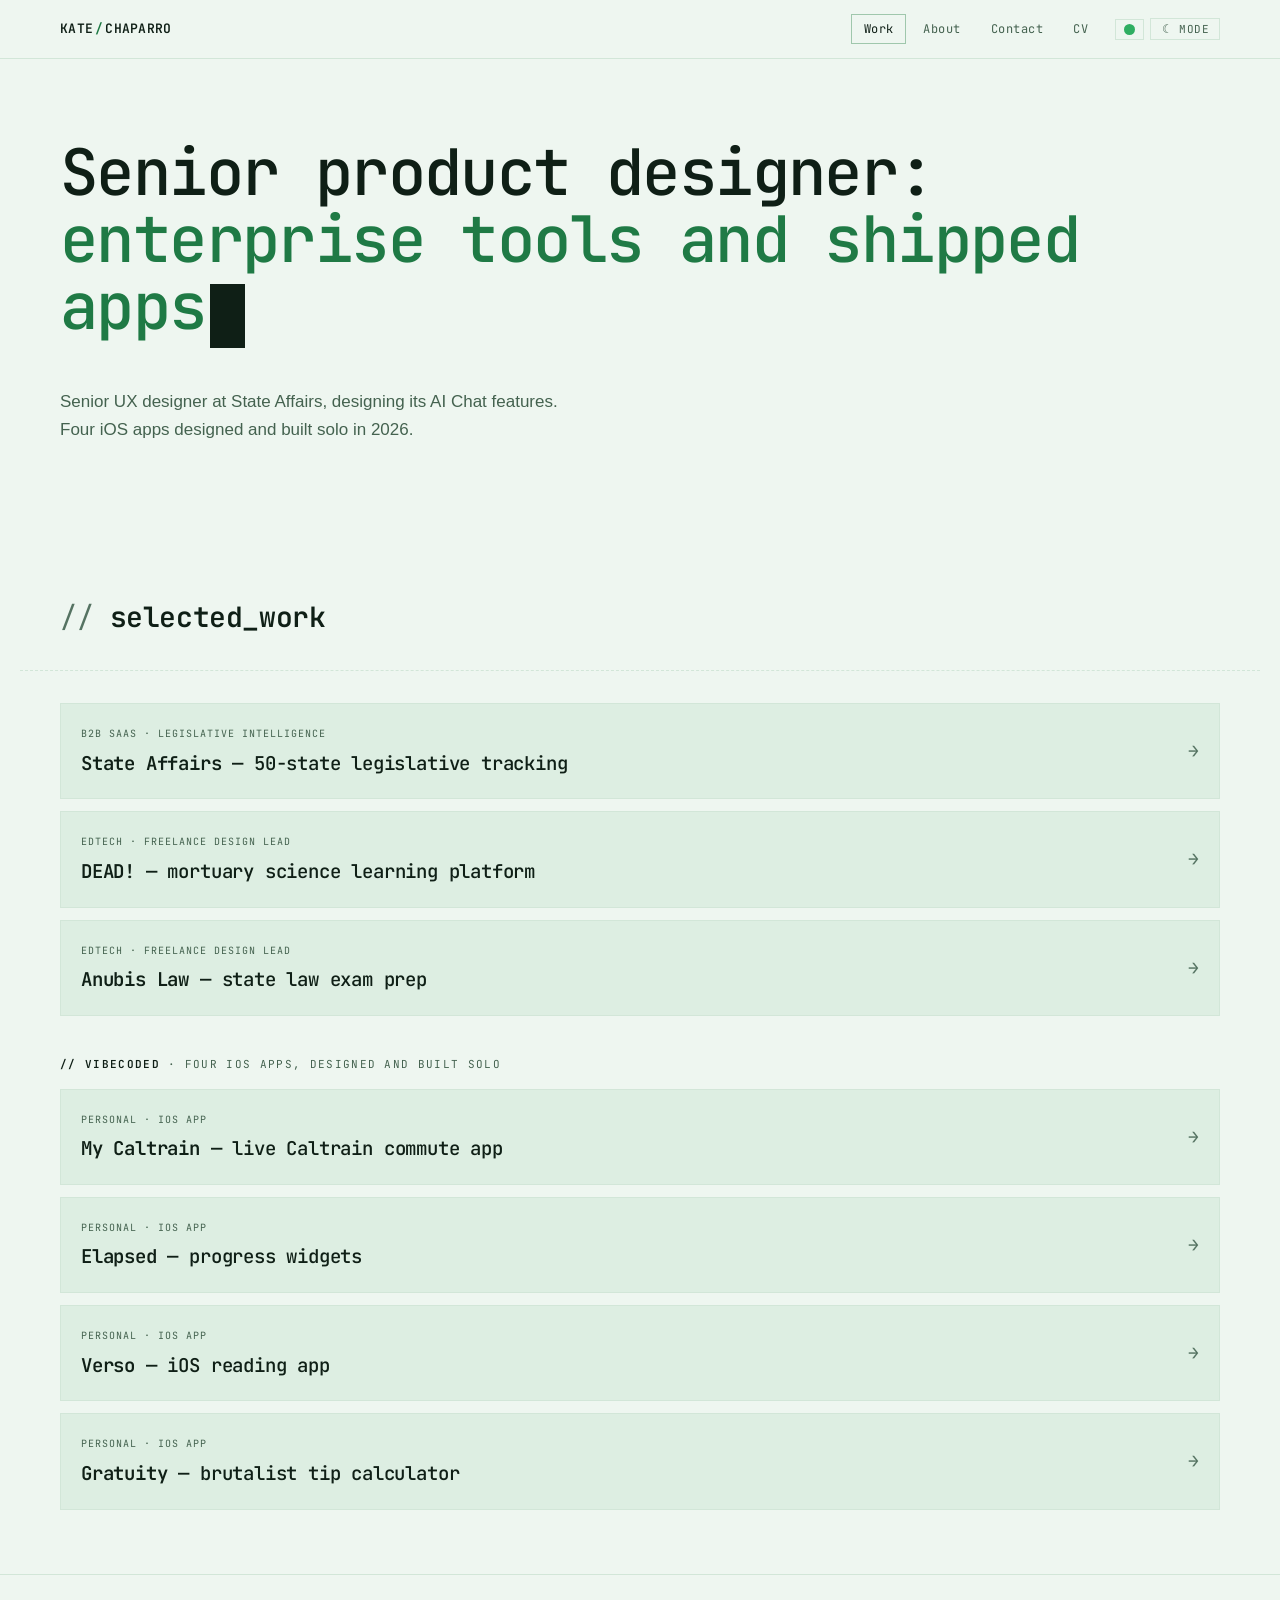
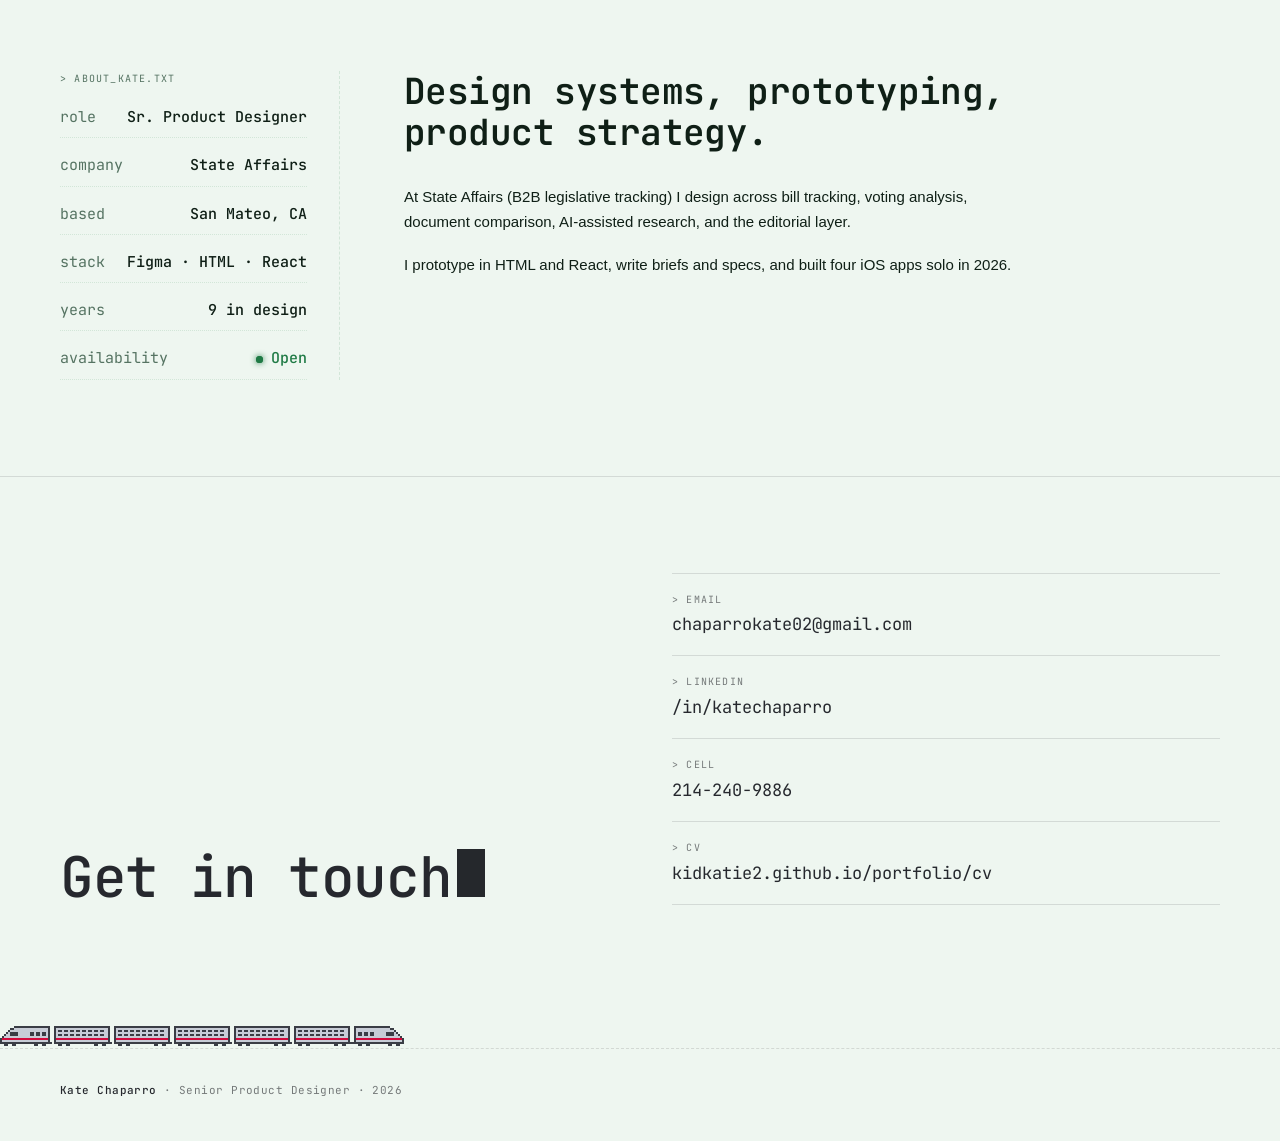
==== index.html @ 5080c1a5 "Glowing availability dot in About Co-Authored-By: Claude Opus 5.5 <noreply@anthropic.com>" ====
<!DOCTYPE html>
<html lang="en">
<head>
<meta charset="UTF-8">
<meta name="viewport" content="width=device-width, initial-scale=1.0">
<title>Kate Chaparro — Senior Product Designer</title>
<meta name="description" content="Portfolio of Kate Chaparro, senior product designer. Senior UX designer at State Affairs, designing its AI Chat features. Four iOS apps designed and built solo in 2026.">
<link rel="icon" href="favicon.svg" type="image/svg+xml">
<link rel="canonical" href="https://kidkatie2.github.io/portfolio/">
<meta property="og:type" content="website">
<meta property="og:site_name" content="Kate Chaparro">
<meta property="og:title" content="Kate Chaparro — Senior Product Designer">
<meta property="og:description" content="Senior UX designer at State Affairs, designing its AI Chat features. Four iOS apps designed and built solo in 2026.">
<meta property="og:url" content="https://kidkatie2.github.io/portfolio/">
<meta property="og:image" content="https://kidkatie2.github.io/portfolio/images/og-card.png?v=2">
<meta property="og:image:width" content="1200">
<meta property="og:image:height" content="630">
<meta property="og:image:alt" content="Kate Chaparro — Senior product designer: enterprise tools and shipped apps">
<meta name="twitter:card" content="summary_large_image">
<meta name="twitter:title" content="Kate Chaparro — Senior Product Designer">
<meta name="twitter:description" content="Senior UX designer at State Affairs, designing its AI Chat features. Four iOS apps designed and built solo in 2026.">
<meta name="twitter:image" content="https://kidkatie2.github.io/portfolio/images/og-card.png?v=2">
<link rel="preconnect" href="https://fonts.googleapis.com">
<link rel="preconnect" href="https://fonts.gstatic.com" crossorigin>
<link href="https://fonts.googleapis.com/css2?family=JetBrains+Mono:wght@400;500;600;700&display=swap" rel="stylesheet">
<link rel="stylesheet" href="assets/theme.css">
<script src="assets/theme.js"></script>
<style>
  :root {
    --bg: #fff0e6;
    --surface: #ffe2d4;
    --surface-deep: #f8d2c0;

    --ink: #101218;
    --ink-2: #784a4e;
    --ink-3: #8a6670;

    --accent: #dd5045;
    --accent-soft: #f8d4d8;

    --status: #5a7a3e;

    --rule: #f5cec0;
    --rule-strong: #e0a89a;

    --mono: 'JetBrains Mono', 'SF Mono', 'IBM Plex Mono', monospace;

    --max: 1240px;
    --gutter: 40px;
  }

  * { box-sizing: border-box; margin: 0; padding: 0; }
  html { scroll-behavior: smooth; }

  body {
    background: var(--bg);
    color: var(--ink);
    font-family: var(--mono);
    font-size: 14px;
    line-height: 1.55;
    -webkit-font-smoothing: antialiased;
  }

  ::selection { background: var(--accent); color: var(--bg); }

  a { color: inherit; text-decoration: none; }

  /* Status bar */
  .statusbar { border-bottom: 1px solid var(--rule); background: var(--bg); position: sticky; top: 0; z-index: 100; }
  .statusbar-inner {
    max-width: var(--max); margin: 0 auto;
    padding: 10px var(--gutter);
    display: flex; align-items: center; justify-content: space-between; gap: 24px;
    font-size: 11px; letter-spacing: 0.04em;
  }
  .status-left { display: flex; gap: 24px; align-items: center; color: var(--ink-3); }
  .status-dot { display: inline-flex; align-items: center; gap: 6px; color: var(--ink-2); }
  .status-dot::before {
    content: ''; width: 7px; height: 7px; border-radius: 50%;
    background: var(--status); box-shadow: 0 0 6px rgba(90,122,62,0.5);
    animation: pulse 2.4s ease-in-out infinite;
  }
  @keyframes pulse { 0%,100% { opacity: 1; } 50% { opacity: 0.55; } }
  .avail-dot { display: inline-block; position: relative; width: 7px; height: 7px; margin-right: 8px; border-radius: 50%; background: currentColor; box-shadow: 0 0 6px currentColor; vertical-align: 0.05em; }
  .avail-dot::after { content: ''; position: absolute; inset: 0; border-radius: 50%; background: currentColor; animation: avail-glow 2s ease-out infinite; }
  @keyframes avail-glow { 0% { transform: scale(1); opacity: 0.6; } 100% { transform: scale(2.8); opacity: 0; } }
  @media (prefers-reduced-motion: reduce) { .avail-dot::after { animation: none; opacity: 0; } }
  .status-time { color: var(--ink-3); font-variant-numeric: tabular-nums; }
  .status-right { display: flex; gap: 4px; align-items: center; color: var(--ink-3); }
  .status-right > span { padding: 0 6px; border-left: 1px solid var(--rule); }
  .status-right > span:first-child { border-left: none; }
  .status-right .theme-toggle { margin-left: 4px; }

  /* Nav */
  .nav { border-bottom: 1px solid var(--rule); background: var(--bg); }
  .nav-inner { max-width: var(--max); margin: 0 auto; padding: 18px var(--gutter); display: flex; align-items: center; justify-content: space-between; }
  .nav-brand { font-size: 13px; font-weight: 600; letter-spacing: 0.02em; color: var(--ink); font-family: var(--mono); }
  .nav-brand .slash { color: var(--accent); margin: 0 2px; }
  .nav-brand:hover { color: var(--accent); }
  .nav-links { display: flex; gap: 4px; list-style: none; }
  .nav-links a {
    font-family: var(--mono); font-size: 12px; letter-spacing: 0.04em;
    color: var(--ink-2); border: 1px solid transparent; padding: 6px 12px;
    transition: all 0.15s; cursor: pointer;
  }
  .nav-links a:hover { color: var(--ink); border-color: var(--rule); }
  .nav-links a.is-active { color: var(--ink); border-color: var(--rule-strong); }
  .nav-links a.ext-link {
    color: var(--accent);
    border-color: var(--accent);
    background: var(--accent-soft);
    font-weight: 500;
  }
  .nav-links a.ext-link:hover {
    color: var(--bg);
    background: var(--accent);
    border-color: var(--accent);
  }

  /* Hero */
  .hero { max-width: var(--max); margin: 0 auto; padding: 80px var(--gutter) 56px; }
  .hero-tag {
    display: inline-flex; align-items: center; gap: 10px;
    font-size: 11px; letter-spacing: 0.08em; color: var(--ink-2);
    margin-bottom: 48px; padding: 6px 12px 6px 10px;
    background: var(--surface); border: 1px solid var(--rule);
  }
  .hero-tag::before { content: '●'; color: var(--ink-3); font-size: 10px; }
  .hero h1 {
    font-family: var(--mono); font-size: 64px; font-weight: 500;
    line-height: 1.05; letter-spacing: -0.025em;
    margin-bottom: 40px; max-width: 1100px; color: var(--ink);
  }
  .hero h1 .accent { color: var(--accent); }
  .hero h1 .cursor {
    display: inline-block; width: 0.55em; height: 1em;
    background: var(--ink); vertical-align: text-bottom; margin-left: 4px;
    animation: blink 1.1s step-end infinite;
  }
  @keyframes blink { 0%,50% { opacity: 1; } 51%,100% { opacity: 0; } }
  .hero-lead, .about-content p { font-family: -apple-system, BlinkMacSystemFont, 'Inter', 'Segoe UI', Helvetica, Arial, sans-serif; }
  .hero-lead { font-size: 17px; line-height: 1.6; color: var(--ink-2); max-width: 1100px; }

  /* Manifest */
  .manifest { border-top: 1px solid var(--rule); border-bottom: 1px solid var(--rule); background: var(--surface); }
  .manifest-inner {
    max-width: var(--max); margin: 0 auto;
    padding: 18px var(--gutter);
    display: grid; grid-template-columns: repeat(5, 1fr); gap: 24px;
    font-size: 14px;
  }
  .manifest-item { display: flex; flex-direction: column; gap: 2px; }
  .manifest-label { color: var(--ink-3); letter-spacing: 0.06em; }
  .manifest-label::before { content: '> '; color: var(--accent); }
  .manifest-value { color: var(--ink); font-weight: 500; }

  /* Section heading */
  .section-head {
    max-width: var(--max); margin: 0 auto;
    padding: 96px var(--gutter) 32px;
    display: flex; align-items: end; justify-content: space-between; gap: 32px;
    border-bottom: 1px dashed var(--rule);
  }
  .section-head h2 { font-family: var(--mono); font-size: 28px; font-weight: 600; letter-spacing: -0.015em; }
  .section-head h2::before { content: '// '; color: var(--ink-3); font-weight: 400; }
  .section-head-meta { font-size: 11px; letter-spacing: 0.06em; color: var(--ink-3); text-align: right; line-height: 1.5; }
  .section-head-meta strong { color: var(--ink); font-weight: 500; }

  /* Cards */
  .cards {
    max-width: var(--max); margin: 0 auto;
    padding: 32px var(--gutter) 64px;
    display: grid; grid-template-columns: 1fr; gap: 12px;
  }
  .card {
    background: var(--surface); border: 1px solid var(--rule);
    font-family: var(--mono); color: inherit; text-align: left;
    transition: transform 0.2s ease, border-color 0.2s;
    display: flex;
  }
  .card:hover { transform: translateY(-2px); border-color: var(--accent); }
  .card-bd {
    flex: 1; padding: 22px 20px;
    display: grid; grid-template-columns: 1fr auto; grid-template-rows: auto 1fr; column-gap: 16px; align-items: end;
  }
  .card-cat {
    grid-column: 1;
    font-size: 10px; letter-spacing: 0.1em; text-transform: uppercase;
    color: var(--ink-2); margin-bottom: 10px;
  }
  .card-title {
    font-size: 19px; font-weight: 500; line-height: 1.3; letter-spacing: -0.01em;
    color: var(--ink);
  }
  .card-title .accent { color: var(--ink); font-weight: 600; }
  .cards-subhead {
    margin-top: 28px; padding-bottom: 4px;
    font-size: 11px; letter-spacing: 0.12em; text-transform: uppercase; color: var(--ink-2);
  }
  .cards-subhead strong { color: var(--ink); font-weight: 600; }
  .card-arrow { grid-column: 2; grid-row: 1 / -1; align-self: center; color: var(--ink-3); font-size: 18px; transition: transform 0.18s ease, color 0.18s; }
  .card:hover .card-arrow { color: var(--accent); }
  .card:hover .card-arrow { transform: translateX(4px); }

  /* About */
  .about-wrap { border-top: 1px solid var(--rule); background: var(--bg); }
  .about {
    max-width: var(--max); margin: 0 auto;
    padding: 96px var(--gutter);
    display: grid; grid-template-columns: 280px 1fr; gap: 64px;
  }
  .about-side { border-right: 1px dashed var(--rule); padding-right: 32px; }
  .about-side-label { font-size: 10px; letter-spacing: 0.12em; text-transform: uppercase; color: var(--ink-3); margin-bottom: 20px; }
  .about-side-label::before { content: '> '; color: var(--ink-3); }
  .about-stats { display: flex; flex-direction: column; gap: 16px; font-size: 15px; }
  .about-stat { display: flex; justify-content: space-between; border-bottom: 1px dotted var(--rule); padding-bottom: 8px; }
  .about-stat-label { color: var(--ink-3); }
  .about-stat-value { color: var(--ink); font-weight: 500; }
  .about-content h2 {
    font-family: var(--mono); font-size: 36px; font-weight: 600;
    line-height: 1.15; letter-spacing: -0.015em; margin-bottom: 32px;
    color: var(--ink); max-width: 720px;
  }
  .about-content h2 .accent { color: inherit; }
  .about-content p { font-size: 15px; line-height: 1.65; margin-bottom: 18px; color: var(--ink); max-width: 620px; }
  .about-content p:last-child { margin-bottom: 0; }

  /* Contact */
  /* Contact + Footer — scoped accent override (orange instead of coral on dark grounds) */
  .contact, footer { --accent: #ff8a3d; }

  .contact { background: var(--ink); color: var(--bg); border-top: 1px solid var(--rule-strong); }
  .contact-inner {
    max-width: var(--max); margin: 0 auto;
    padding: 96px var(--gutter);
    display: grid; grid-template-columns: 1fr 1fr; gap: 64px; align-items: end;
  }
  .contact-headline {
    font-family: var(--mono); font-size: 56px; font-weight: 500;
    line-height: 1.0; letter-spacing: -0.025em; color: var(--bg);
  }
  .contact-headline .accent { color: inherit; }
  .contact-headline .cursor {
    display: inline-block; width: 0.5em; height: 0.85em;
    background: currentColor; margin-left: 6px; vertical-align: baseline;
    animation: blink 1.1s step-end infinite;
  }
  .contact-meta { display: flex; flex-direction: column; gap: 0; }
  .contact-row { display: flex; flex-direction: column; gap: 4px; padding: 18px 0; border-bottom: 1px solid #1f2230; }
  .contact-row:first-child { border-top: 1px solid #1f2230; }
  .contact-row-label { font-family: var(--mono); font-size: 10px; letter-spacing: 0.12em; text-transform: uppercase; color: #7a85a0; }
  .contact-row-label::before { content: '> '; color: inherit; }
  .contact-row a { font-family: var(--mono); font-size: 17px; color: var(--bg); transition: color 0.15s; }
  .contact-row a:hover { color: var(--accent); }

  /* Footer */
  footer { background: var(--ink); color: #7a85a0; border-top: 1px solid #1f2230; }
  .footer-inner {
    max-width: var(--max); margin: 0 auto;
    padding: 32px var(--gutter) 40px;
    display: grid; grid-template-columns: 1fr auto; gap: 32px; align-items: end;
    font-family: var(--mono); font-size: 11px; letter-spacing: 0.04em;
  }
  .footer-meta { line-height: 1.7; }
  .footer-meta strong { color: var(--bg); font-weight: 500; }
  .footer-socials { display: flex; gap: 20px; }
  .footer-socials a { color: #9aa5c0; transition: color 0.15s; text-transform: uppercase; letter-spacing: 0.1em; }
  .footer-socials a:hover { color: var(--accent); }

  /* Responsive */
  @media (max-width: 1100px) { .cards { gap: 12px; } }
  @media (max-width: 900px) {
    :root { --gutter: 28px; }
    .hero h1 { font-size: 48px; }
    .manifest-inner { grid-template-columns: repeat(3, 1fr); gap: 16px; }
    .about { grid-template-columns: 1fr; gap: 40px; }
    .about-side { border-right: none; padding-right: 0; padding-bottom: 32px; border-bottom: 1px dashed var(--rule); }
    .about-content h2 { font-size: 28px; }
    .contact-inner { grid-template-columns: 1fr; gap: 40px; }
    .contact-headline { font-size: 40px; }
    .cards { grid-template-columns: 1fr; }
  }
  @media (max-width: 560px) {
    :root { --gutter: 20px; }
    .statusbar-inner { font-size: 10px; gap: 12px; padding: 8px var(--gutter); }
    .status-left { gap: 12px; }
    .status-right > span:not(:last-of-type) { display: none; }
    .nav-inner { padding: 14px var(--gutter); }
    .nav-links { gap: 0; }
    .nav-links a { padding: 5px 8px; font-size: 11px; }
    .hero { padding: 48px var(--gutter) 36px; }
    .hero h1 { font-size: 30px; line-height: 1.08; }
    .hero-tag { margin-bottom: 28px; }
    .manifest-inner { grid-template-columns: 1fr 1fr; padding: 14px var(--gutter); }
    .section-head { padding: 64px var(--gutter) 16px; flex-direction: column; align-items: flex-start; gap: 8px; }
    .section-head h2 { font-size: 22px; }
    .section-head-meta { text-align: left; }
    .about { padding: 64px var(--gutter); }
    .about-content h2 { font-size: 24px; }
    .contact-inner { padding: 64px var(--gutter); }
    .contact-headline { font-size: 28px; }
    .footer-inner { grid-template-columns: 1fr; gap: 16px; padding: 24px var(--gutter) 32px; }
  }




/* DARK_MODE_BLOCK_V3 */
/* ============================================================
   DARK MODE — inlined per-page for bulletproof cascade.
   :root[data-theme="dark"] specificity (0,1,1) > :root (0,0,1)
   Flips both unprefixed (page chrome + content) and kc- (shell chrome).
   ============================================================ */
:root[data-theme="dark"] {
  --bg: #0e1118;
  --surface: #181c26;
  --surface-deep: #1f2330;
  --ink: #e8ecf5;
  --ink-2: #a8b0c4;
  --ink-3: #6a7088;
  --accent: #dd5045;
  --accent-soft: #4a2028;
  --status: #88b070;
  --rule: #252a38;
  --rule-strong: #363c4e;
  --kc-bg: #0e1118;
  --kc-surface: #181c26;
  --kc-ink: #e8ecf5;
  --kc-ink-2: #a8b0c4;
  --kc-ink-3: #6a7088;
  --kc-accent: #dd5045;
  --kc-status: #88b070;
  --kc-rule: #252a38;
  --kc-rule-strong: #363c4e;
}
:root[data-theme="dark"] .contact,
:root[data-theme="dark"] footer,
:root[data-theme="dark"] .kc-contact,
:root[data-theme="dark"] .kc-shell-footer,
:root[data-theme="dark"] .kc-footer {
  background: #080a10;
  border-top-color: #1a1d28;
}
:root[data-theme="dark"] .contact-row,
:root[data-theme="dark"] .kc-contact-row { border-bottom-color: #1a1d28; }
:root[data-theme="dark"] .contact-row:first-child,
:root[data-theme="dark"] .kc-contact-row:first-child { border-top-color: #1a1d28; }

</style>
<style>
  /* Footer follows the light theme */
  :root:not([data-theme="dark"]) footer:not(.sa-end),
  :root:not([data-theme="dark"]) .kc-shell-footer,
  :root:not([data-theme="dark"]) .kc-footer { background: transparent; color: rgba(16,18,24,0.55); border-top: 1px solid rgba(16,18,24,0.12); }
  :root:not([data-theme="dark"]) .footer-meta strong,
  :root:not([data-theme="dark"]) .kc-shell-footer-meta strong,
  :root:not([data-theme="dark"]) .kc-footer-meta strong { color: rgba(16,18,24,0.9); }
  :root:not([data-theme="dark"]) .footer-socials a,
  :root:not([data-theme="dark"]) .kc-shell-footer-socials a,
  :root:not([data-theme="dark"]) .kc-footer-socials a { color: rgba(16,18,24,0.7); }
  :root:not([data-theme="dark"]) .contact,
  :root:not([data-theme="dark"]) .kc-contact { background: transparent; color: rgba(16,18,24,0.9); border-top: 1px solid rgba(16,18,24,0.12); }
  :root:not([data-theme="dark"]) .contact-headline,
  :root:not([data-theme="dark"]) .kc-contact-headline,
  :root:not([data-theme="dark"]) .contact-row a,
  :root:not([data-theme="dark"]) .kc-contact-row a { color: rgba(16,18,24,0.9); }
  :root:not([data-theme="dark"]) .contact-row a:hover { color: var(--accent); }
  :root:not([data-theme="dark"]) .kc-contact-row a:hover { color: var(--kc-accent); }
  :root:not([data-theme="dark"]) .contact-row-label,
  :root:not([data-theme="dark"]) .kc-contact-row-label { color: rgba(16,18,24,0.55); }
  :root:not([data-theme="dark"]) .contact-row,
  :root:not([data-theme="dark"]) .kc-contact-row { border-color: rgba(16,18,24,0.12); }
  :root:not([data-theme="dark"]) .contact,
  :root:not([data-theme="dark"]) footer { --accent: #c2410c; }
  :root:not([data-theme="dark"]) .kc-contact,
  :root:not([data-theme="dark"]) .kc-shell-footer,
  :root:not([data-theme="dark"]) .kc-footer { --kc-accent: #c2410c; }
  :root[data-theme="dark"] .footer-meta strong,
  :root[data-theme="dark"] .kc-footer-meta strong,
  :root[data-theme="dark"] .kc-shell-footer-meta strong { color: #e8ecf5; }
  .nav-toggle-li { display: flex; align-items: center; margin-left: 10px; }
  .nav-toggle-li button { margin: 0; }
  @media (max-width: 560px) {
    .nav-toggle-li { margin-left: 2px; }
    .theme-toggle .label, .kc-theme-toggle .label { display: none; }
    .theme-toggle, .kc-theme-toggle { padding-left: 8px; padding-right: 8px; }
  }
</style>
</head>
<body>


<nav class="nav">
  <div class="nav-inner">
    <a class="nav-brand" href="index.html">KATE<span class="slash">/</span>CHAPARRO</a>
    <ul class="nav-links">
      <li><a href="index.html" class="is-active">Work</a></li>
      <li><a href="#about-section">About</a></li>
      <li><a href="#contact-section">Contact</a></li>
      <li><a href="cv.html">CV</a></li>
      <li class="nav-toggle-li"><button class="theme-toggle" data-theme-toggle aria-label="Toggle theme">
              <span class="icon">☾</span>
              <span class="label">MODE</span>
            </button></li>
    </ul>
  </div>
</nav>

<header class="hero">
  <h1>Senior product designer: <span class="accent">enterprise tools and shipped apps</span><span class="cursor"></span></h1>
  <p class="hero-lead">
    Senior UX designer at State Affairs, designing its AI Chat features.<br>
    Four iOS apps designed and built solo in 2026.
  </p>
</header>


<div class="section-head">
  <h2>selected_work</h2>
</div>

<section class="cards">

  <a class="card is-live" href="state-affairs.html">
    <div class="card-bd">
      <div class="card-cat">B2B SaaS · Legislative Intelligence</div>
      <div class="card-title"><span class="accent">State Affairs</span> — 50-state legislative tracking</div>
      <span class="card-arrow" aria-hidden="true">→</span>
    </div>
  </a>

  <a class="card is-live" href="dead/index.html">
    <div class="card-bd">
      <div class="card-cat">Edtech · Freelance design lead</div>
      <div class="card-title"><span class="accent">DEAD!</span> — mortuary science learning platform</div>
      <span class="card-arrow" aria-hidden="true">→</span>
    </div>
  </a>

  <a class="card is-live" href="anubis.html">
    <div class="card-bd">
      <div class="card-cat">Edtech · Freelance design lead</div>
      <div class="card-title"><span class="accent">Anubis Law</span> — state law exam prep</div>
      <span class="card-arrow" aria-hidden="true">→</span>
    </div>
  </a>

  <div class="cards-subhead"><strong>// Vibecoded</strong> · four iOS apps, designed and built solo</div>

  <a class="card is-live" href="caltrain.html">
    <div class="card-bd">
      <div class="card-cat">Personal · iOS app</div>
      <div class="card-title"><span class="accent">My Caltrain</span> — live Caltrain commute app</div>
      <span class="card-arrow" aria-hidden="true">→</span>
    </div>
  </a>

  <a class="card is-live" href="elapsed.html">
    <div class="card-bd">
      <div class="card-cat">Personal · iOS app</div>
      <div class="card-title"><span class="accent">Elapsed</span> — progress widgets</div>
      <span class="card-arrow" aria-hidden="true">→</span>
    </div>
  </a>

  <a class="card is-live" href="verso.html">
    <div class="card-bd">
      <div class="card-cat">Personal · iOS app</div>
      <div class="card-title"><span class="accent">Verso</span> — iOS reading app</div>
      <span class="card-arrow" aria-hidden="true">→</span>
    </div>
  </a>

  <a class="card is-live" href="gratuity.html">
    <div class="card-bd">
      <div class="card-cat">Personal · iOS app</div>
      <div class="card-title"><span class="accent">Gratuity</span> — brutalist tip calculator</div>
      <span class="card-arrow" aria-hidden="true">→</span>
    </div>
  </a>

</section>

<div class="about-wrap" id="about-section">
  <section class="about">
    <aside class="about-side">
      <div class="about-side-label">about_kate.txt</div>
      <div class="about-stats">
        <div class="about-stat"><span class="about-stat-label">role</span><span class="about-stat-value">Sr. Product Designer</span></div>
        <div class="about-stat"><span class="about-stat-label">company</span><span class="about-stat-value">State Affairs</span></div>
        <div class="about-stat"><span class="about-stat-label">based</span><span class="about-stat-value">San Mateo, CA</span></div>
        <div class="about-stat"><span class="about-stat-label">stack</span><span class="about-stat-value">Figma · HTML · React</span></div>
        <div class="about-stat"><span class="about-stat-label">years</span><span class="about-stat-value">9 in design</span></div>
        <div class="about-stat"><span class="about-stat-label">availability</span><span class="about-stat-value" style="color: var(--status);"><span class="avail-dot" aria-hidden="true"></span>Open</span></div>
      </div>
    </aside>
    <div class="about-content">
      <h2>Design systems, prototyping, <span class="accent">product strategy.</span></h2>
      <p>At State Affairs (B2B legislative tracking) I design across bill tracking, voting analysis, document comparison, AI-assisted research, and the editorial layer.</p>
      <p>I prototype in HTML and React, write briefs and specs, and built four iOS apps solo in 2026.</p>
    </div>
  </section>
</div>

<section class="contact" id="contact-section">
  <div class="contact-inner">
    <h2 class="contact-headline">Get in <span class="accent">touch</span><span class="cursor"></span></h2>
    <div class="contact-meta">
      <div class="contact-row">
        <span class="contact-row-label">email</span>
        <a href="mailto:chaparrokate02@gmail.com">chaparrokate02@gmail.com</a>
      </div>
      <div class="contact-row">
        <span class="contact-row-label">linkedin</span>
        <a href="https://www.linkedin.com/in/katechaparro/" target="_blank" rel="noopener">/in/katechaparro</a>
      </div>
      <div class="contact-row">
        <span class="contact-row-label">cell</span>
        <a href="tel:+12142409886">214-240-9886</a>
      </div>
      <div class="contact-row">
        <span class="contact-row-label">cv</span>
        <a href="cv.html">kidkatie2.github.io/portfolio/cv</a>
      </div>
    </div>
  </div>
</section>

<footer>
  <div class="footer-inner">
    <div class="footer-meta">
      <strong>Kate Chaparro</strong> · Senior Product Designer · 2026
    </div>
  </div>
</footer>

<script>
  function updateTime() {
    const now = new Date();
    const opts = { timeZone: 'America/Los_Angeles', hour12: false, hour: '2-digit', minute: '2-digit', second: '2-digit' };
    const t = new Intl.DateTimeFormat('en-US', opts).format(now);
    const el = document.getElementById('status-time');
    if (el) el.textContent = t + ' PT';
  }
  updateTime();
  setInterval(updateTime, 1000);
</script>

<script src="assets/flair.js" defer></script>
</body>
</html>
---- assets/theme.css ----
/* ============================================================
   THEME — light + dark variants
   Adds [data-theme="dark"] overrides to the existing palette.
   ============================================================ */

/* Light mode (default) is defined in shell.css already. */

[data-theme="dark"] {
  --bg: #0e1118;
  --surface: #181c26;
  --surface-deep: #1f2330;

  --ink: #e8ecf5;
  --ink-2: #a8b0c4;
  --ink-3: #6a7088;

  --accent: #ff6680;
  --accent-soft: #4a2028;

  --status: #88b070;

  --rule: #252a38;
  --rule-strong: #363c4e;
}

/* Dark mode body uses the theme variable from above; no extra texture. */

/* Contact / footer dark sections need to flip relationship in dark mode */
[data-theme="dark"] .contact,
[data-theme="dark"] footer,
[data-theme="dark"] .kc-contact,
[data-theme="dark"] .kc-footer {
  background: #080a10;
  border-top-color: #1a1d28;
}
[data-theme="dark"] .contact-row,
[data-theme="dark"] .kc-contact-row { border-bottom-color: #1a1d28; }
[data-theme="dark"] .contact-row:first-child,
[data-theme="dark"] .kc-contact-row:first-child { border-top-color: #1a1d28; }
/* Inverted contact/footer sections use color: var(--bg) for white-on-dark
   text in light mode. In dark mode --bg flips to #0e1118 (nearly identical
   to the section's #080a10 background) and the text collapses into the bg.
   Flip every affected text color to --ink so it stays light in dark mode. */
[data-theme="dark"] .contact,
[data-theme="dark"] .contact-headline,
[data-theme="dark"] .contact-row a,
[data-theme="dark"] .footer-meta strong { color: var(--ink); }
/* Same problem on case-study pages with the kc- prefixed shell chrome. */
[data-theme="dark"] .kc-contact,
[data-theme="dark"] .kc-contact-headline,
[data-theme="dark"] .kc-contact-row a,
[data-theme="dark"] .kc-shell-footer-meta strong { color: var(--kc-ink); }

/* ============================================================
   THEME TOGGLE BUTTON
   Lives in the status bar. Sun/moon icon swaps based on theme.
   ============================================================ */
.theme-toggle,
.kc-theme-toggle {
  background: none;
  border: 1px solid var(--rule);
  color: var(--ink-2);
  font-family: var(--mono, 'JetBrains Mono', monospace);
  font-size: 11px;
  letter-spacing: 0.04em;
  padding: 4px 10px;
  cursor: pointer;
  transition: all 0.15s;
  display: inline-flex;
  align-items: center;
  gap: 6px;
  line-height: 1;
}
.theme-toggle:hover,
.kc-theme-toggle:hover {
  color: var(--accent);
  border-color: var(--accent);
}
.theme-toggle .icon,
.kc-theme-toggle .icon {
  display: inline-block;
  width: 12px;
  text-align: center;
  font-size: 12px;
}

/* kc-prefixed dark mode for sub-case-studies */
[data-theme="dark"] .kc-statusbar,
[data-theme="dark"] .kc-nav {
  background: var(--kc-bg);
  border-color: var(--kc-rule);
}
[data-theme="dark"] {
  --kc-bg: #0e1118;
  --kc-surface: #181c26;
  --kc-ink: #e8ecf5;
  --kc-ink-2: #a8b0c4;
  --kc-ink-3: #6a7088;
  --kc-accent: #ff6680;
  --kc-status: #88b070;
  --kc-rule: #252a38;
  --kc-rule-strong: #363c4e;
}
[data-theme="dark"] .kc-contact,
[data-theme="dark"] .kc-footer { background: #080a10; }
[data-theme="dark"] .kc-case-nav-section { background: var(--kc-surface); }

/* IMPORTANT: case study content (the work itself) keeps its native styling.
   Dark mode applies only to the portfolio shell chrome. */
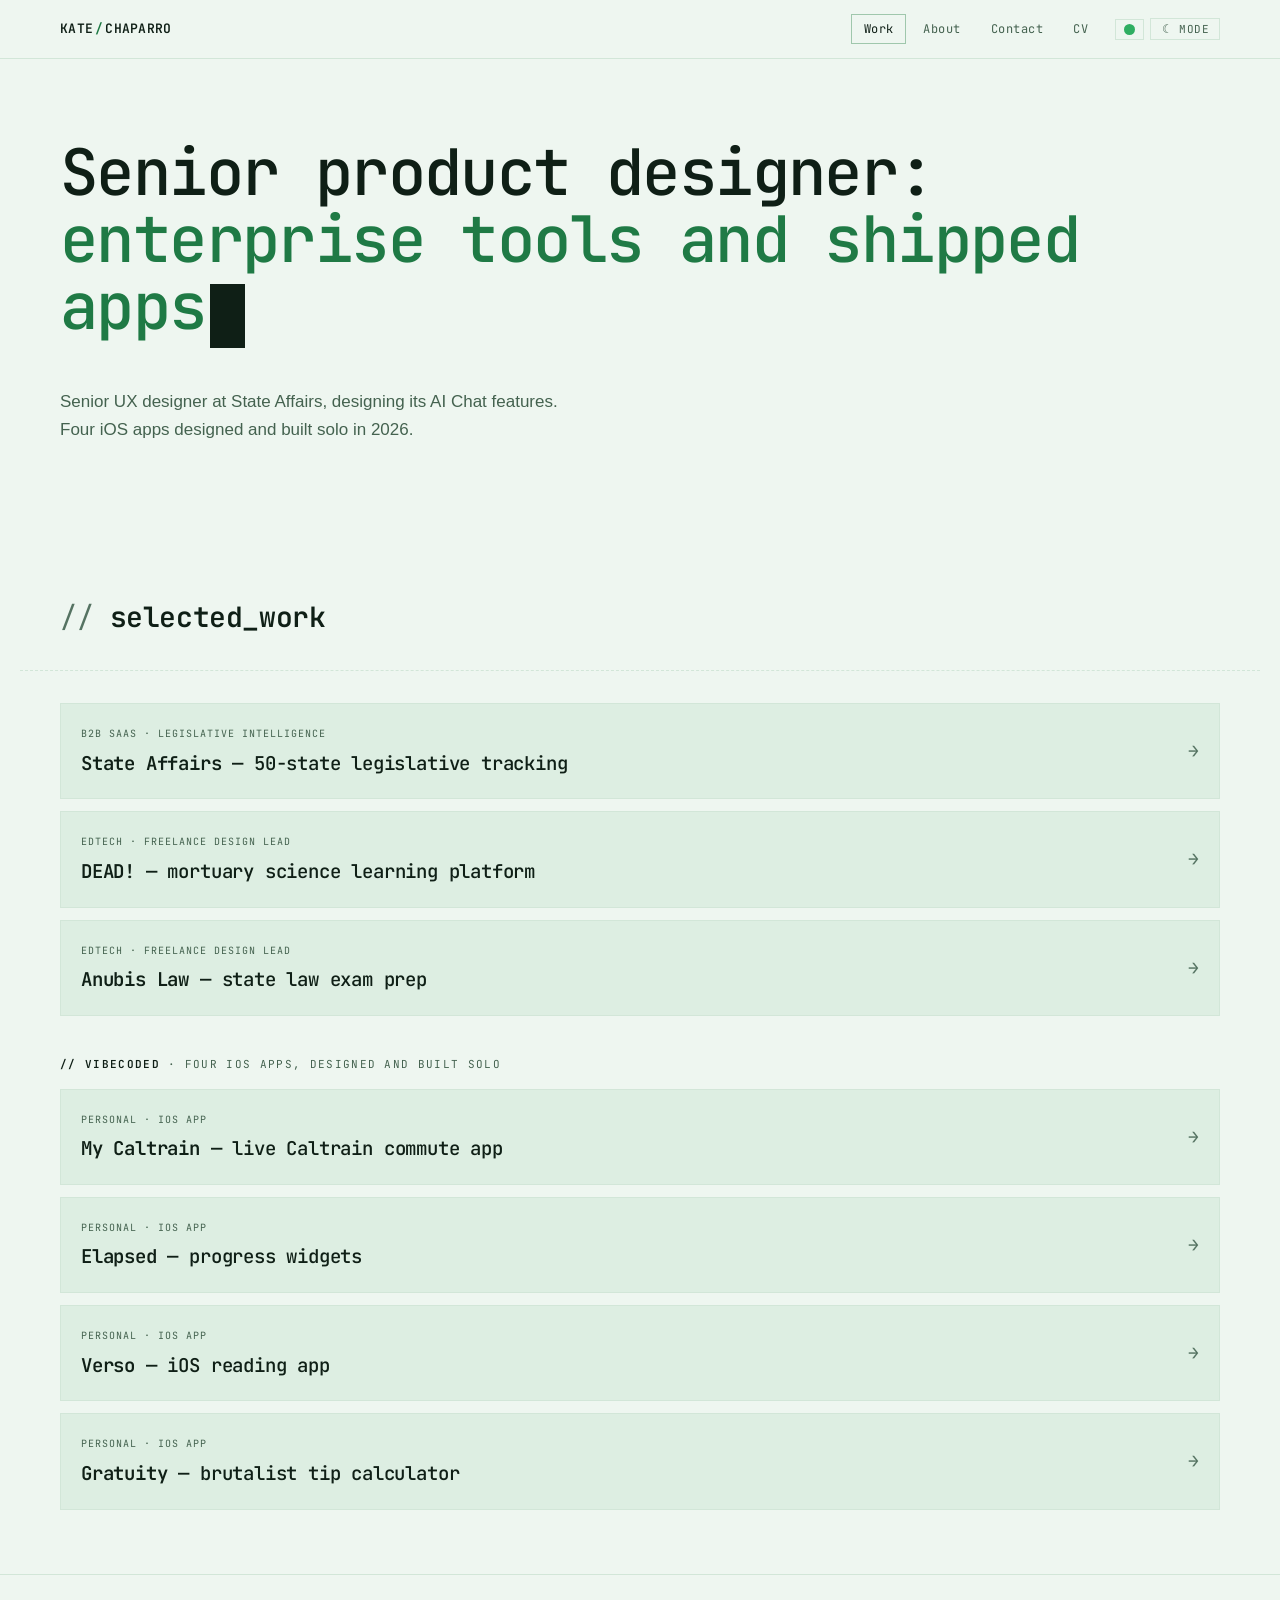
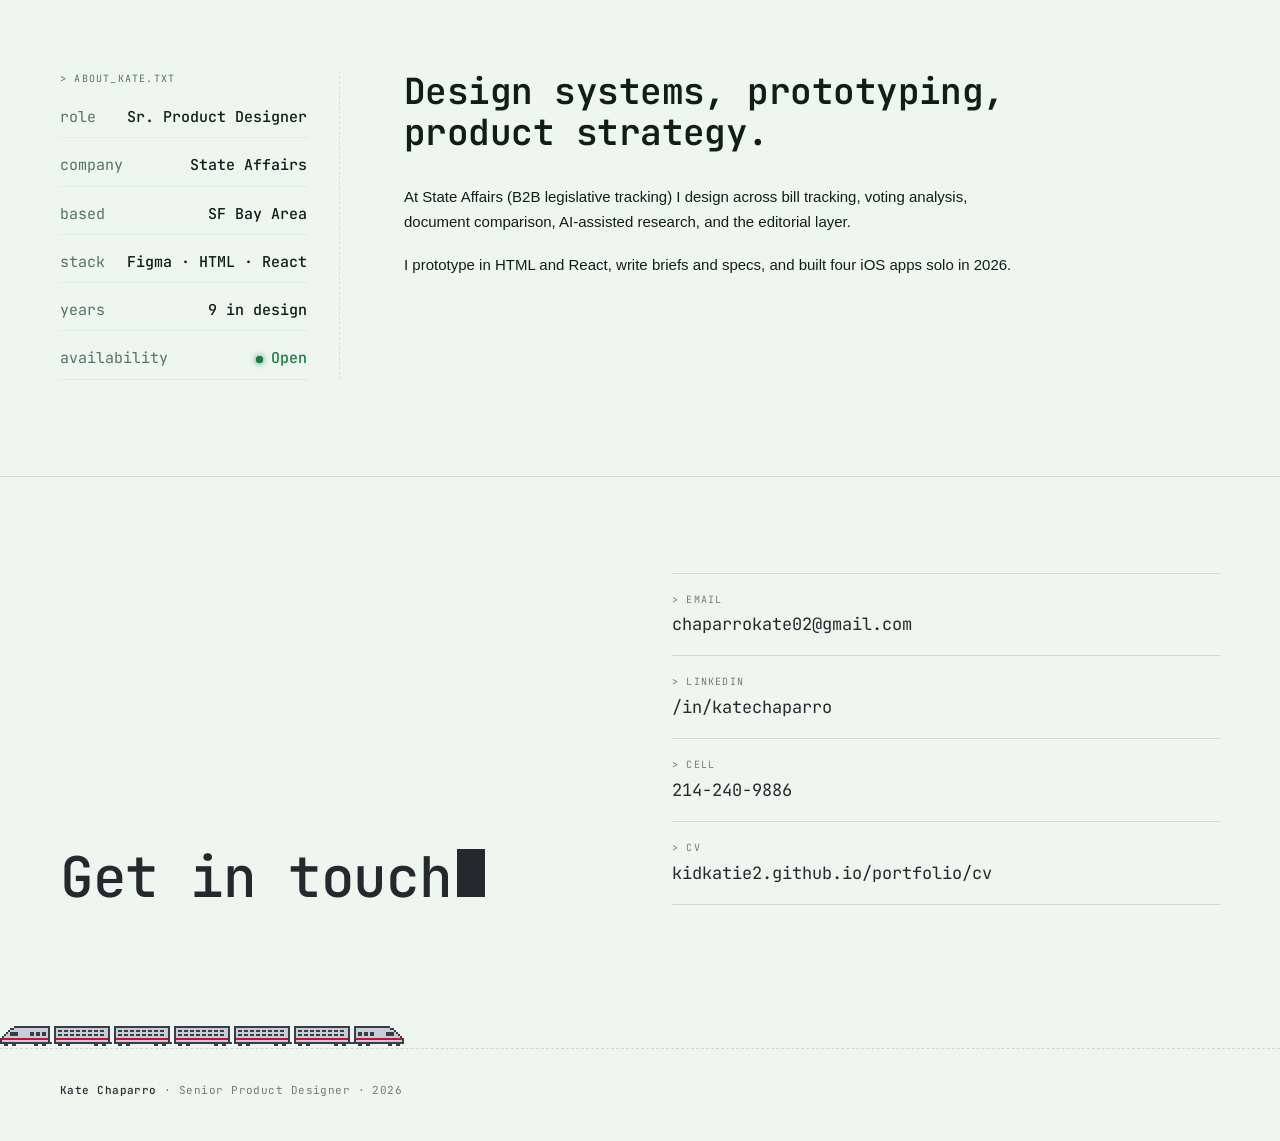
==== commit 65bc6534: "Fix Gratuity phone overflow; drop old portfolio links; About says SF Bay Area Co-Authored-By: Claude" ====
--- a/index.html
+++ b/index.html
@@ -488,7 +488,7 @@
       <div class="about-stats">
         <div class="about-stat"><span class="about-stat-label">role</span><span class="about-stat-value">Sr. Product Designer</span></div>
         <div class="about-stat"><span class="about-stat-label">company</span><span class="about-stat-value">State Affairs</span></div>
-        <div class="about-stat"><span class="about-stat-label">based</span><span class="about-stat-value">San Mateo, CA</span></div>
+        <div class="about-stat"><span class="about-stat-label">based</span><span class="about-stat-value">SF Bay Area</span></div>
         <div class="about-stat"><span class="about-stat-label">stack</span><span class="about-stat-value">Figma · HTML · React</span></div>
         <div class="about-stat"><span class="about-stat-label">years</span><span class="about-stat-value">9 in design</span></div>
         <div class="about-stat"><span class="about-stat-label">availability</span><span class="about-stat-value" style="color: var(--status);"><span class="avail-dot" aria-hidden="true"></span>Open</span></div>
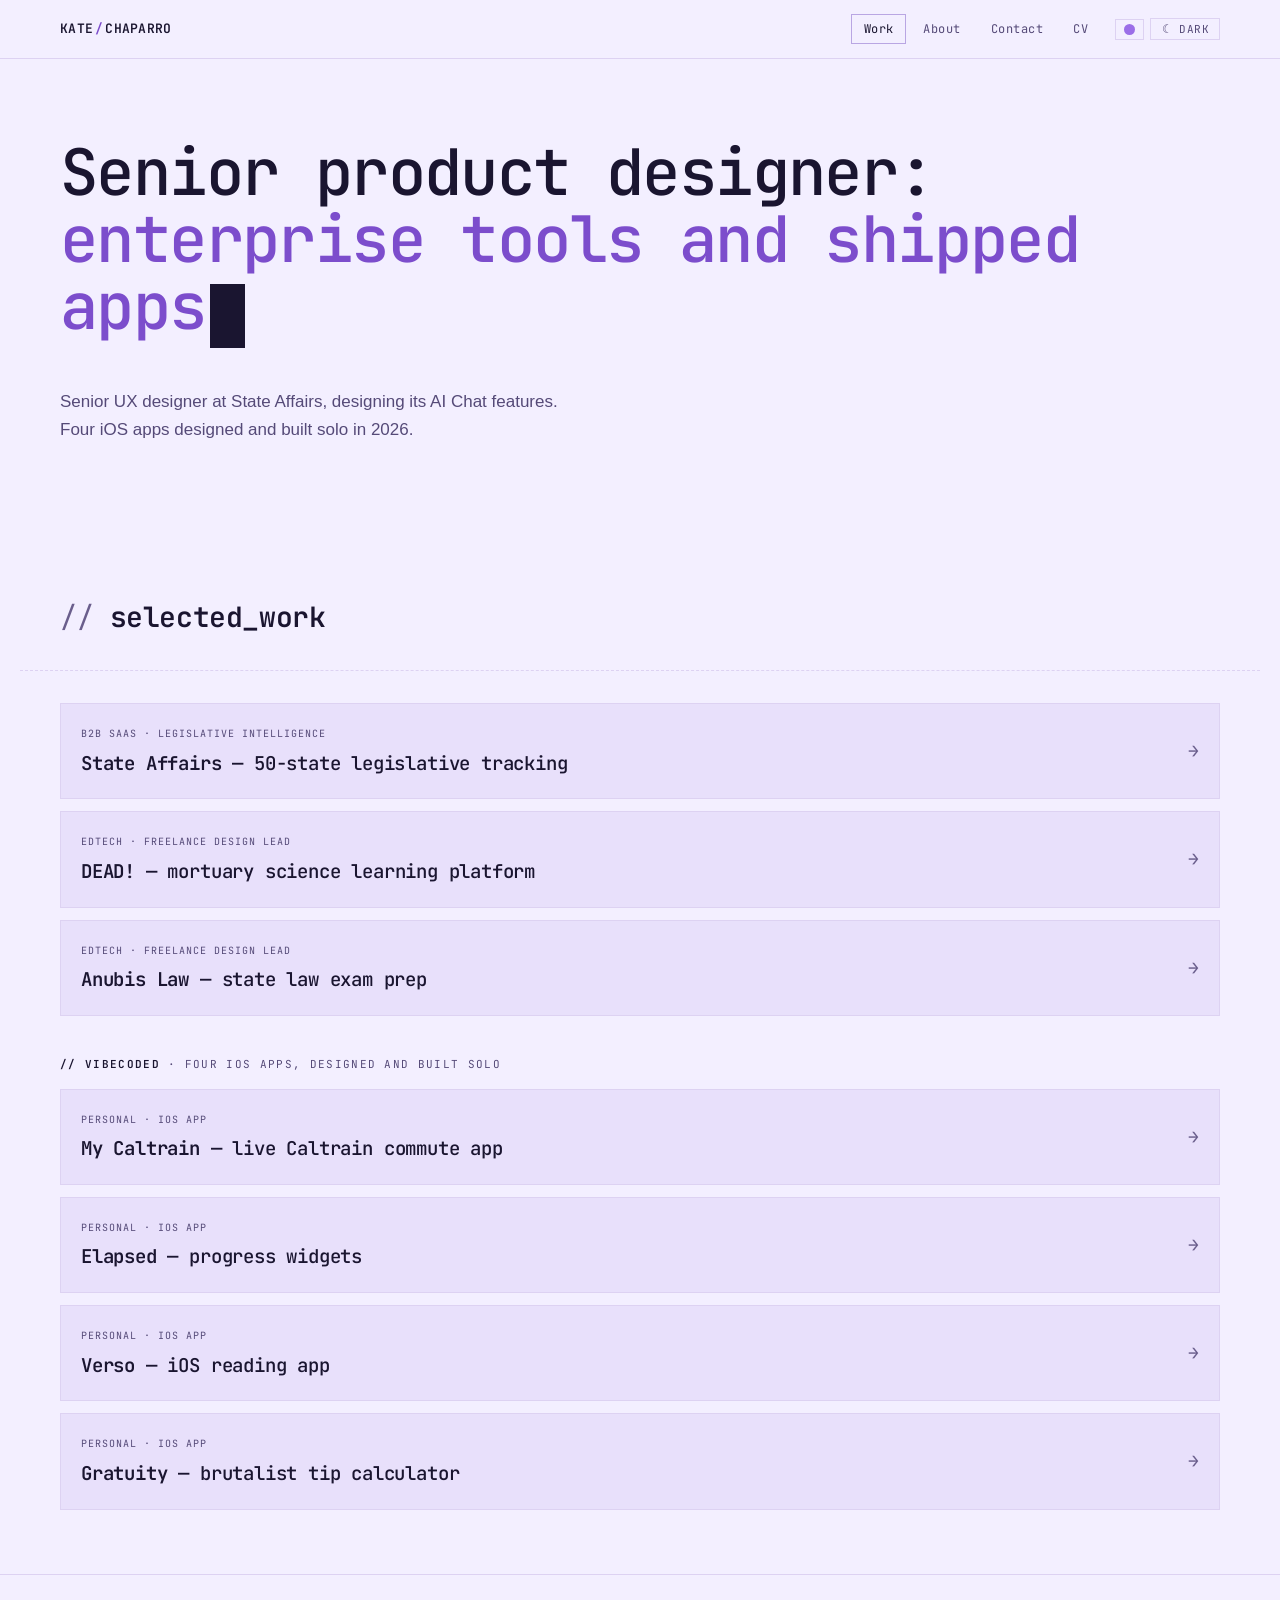
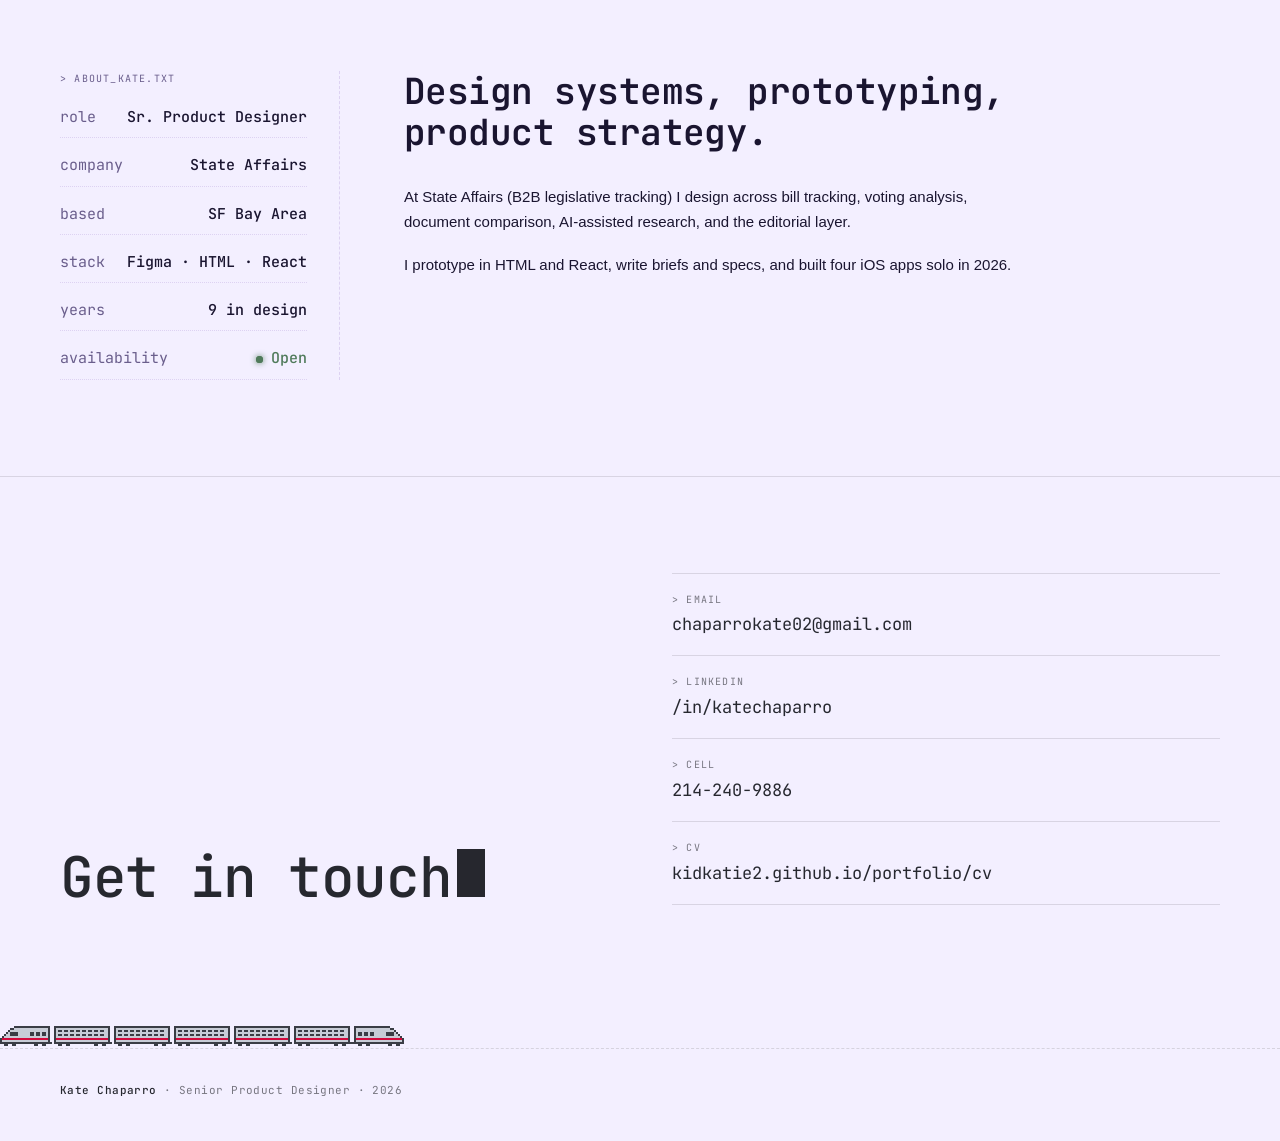
==== commit 2a6c38fd: "Sticky header; toggle label back to LIGHT/DARK Co-Authored-By: Claude Opus 5.5 <noreply@anthropic.co" ====
--- a/index.html
+++ b/index.html
@@ -400,7 +400,7 @@
       <li><a href="cv.html">CV</a></li>
       <li class="nav-toggle-li"><button class="theme-toggle" data-theme-toggle aria-label="Toggle theme">
               <span class="icon">☾</span>
-              <span class="label">MODE</span>
+              <span class="label">DARK</span>
             </button></li>
     </ul>
   </div>
@@ -547,5 +547,6 @@
 </script>
 
 <script src="assets/flair.js" defer></script>
+<script data-goatcounter="https://tesoro.goatcounter.com/count" async src="https://gc.zgo.at/count.js"></script>
 </body>
 </html>
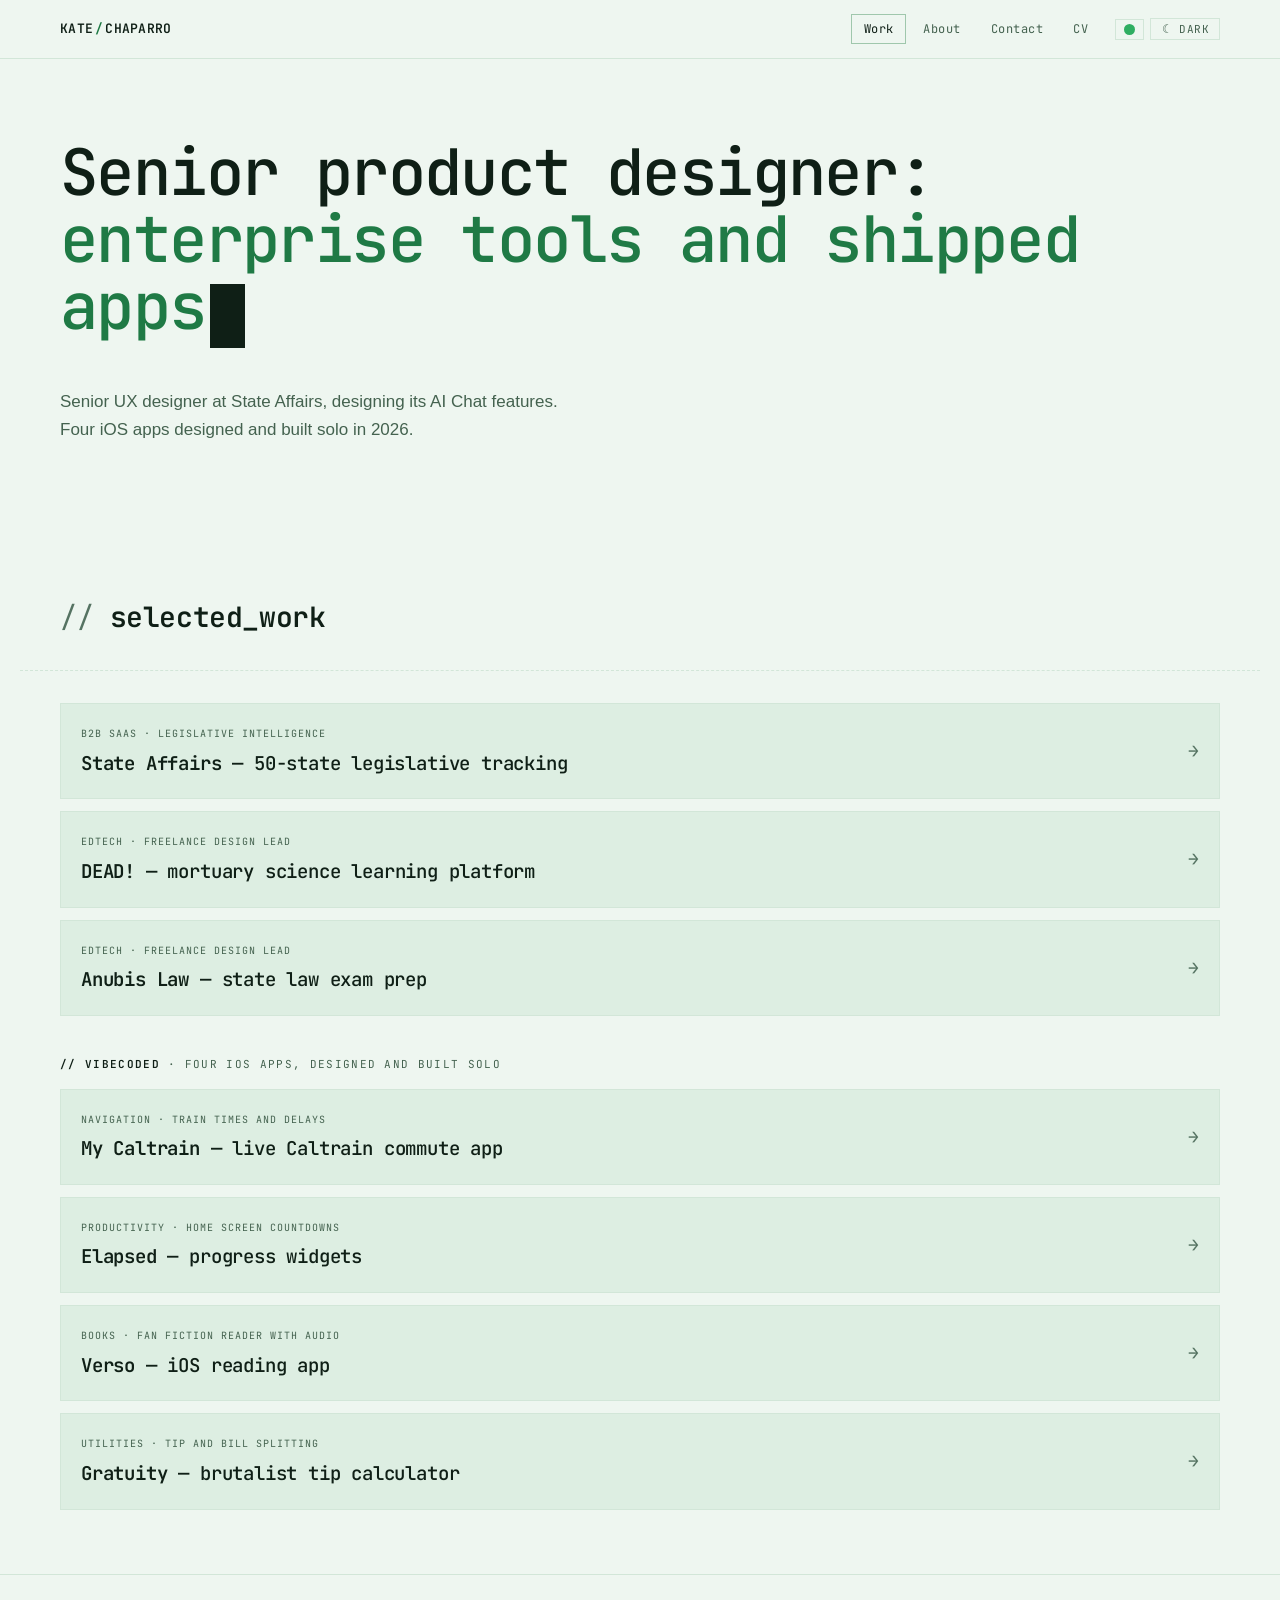
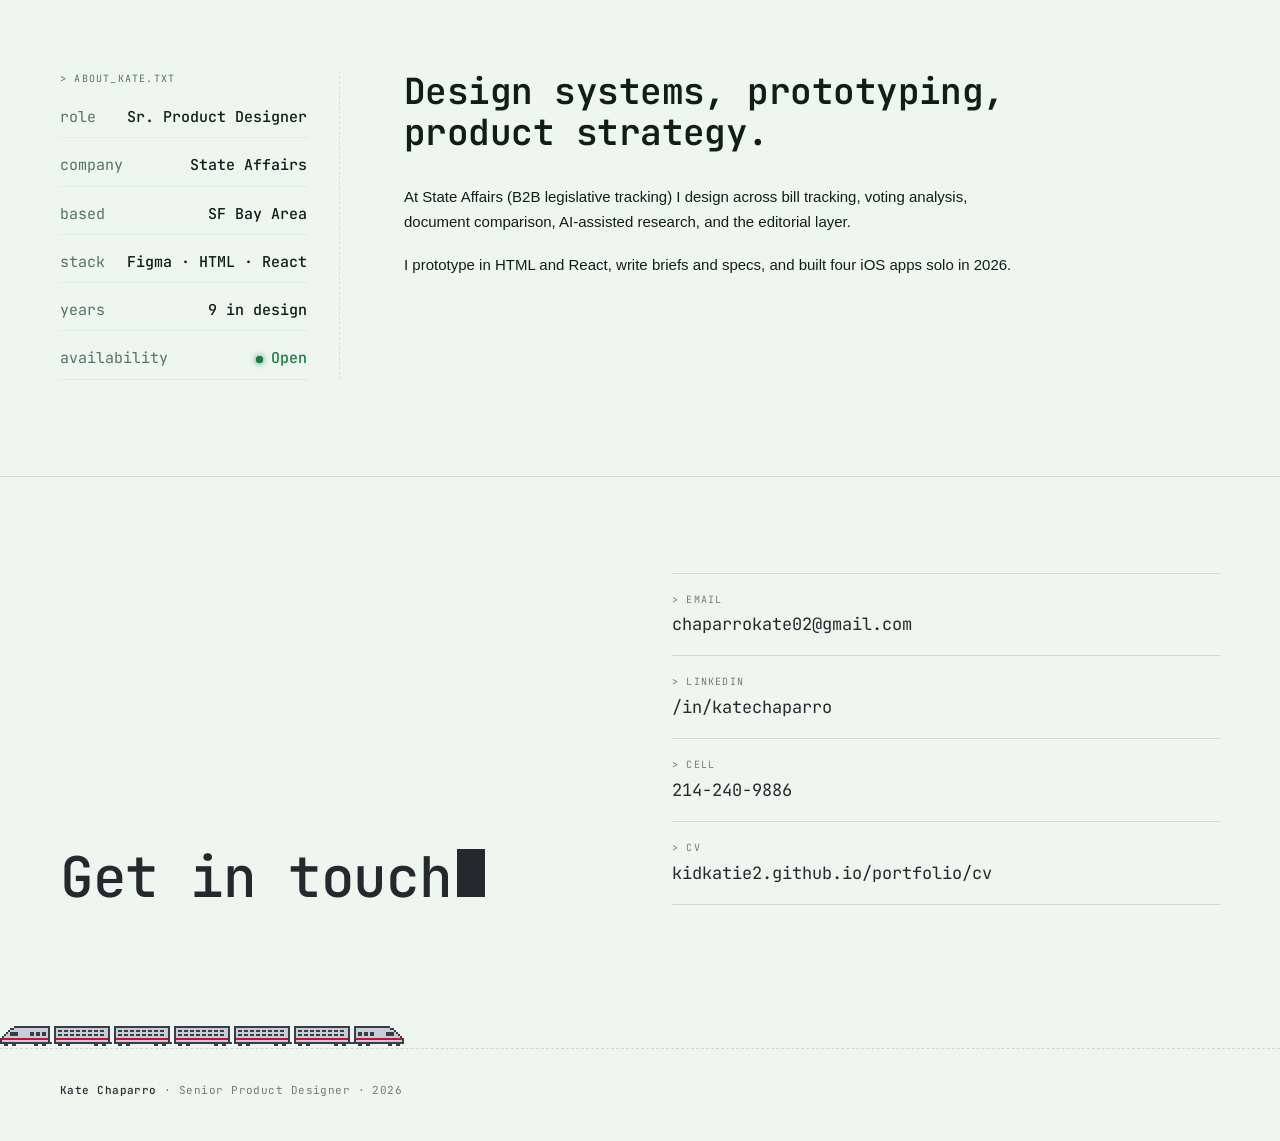
==== commit 9eb164e3: "App cards: category and what each app does Co-Authored-By: Claude Opus 5.5 <noreply@anthropic.com>" ====
--- a/index.html
+++ b/index.html
@@ -449,7 +449,7 @@
 
   <a class="card is-live" href="caltrain.html">
     <div class="card-bd">
-      <div class="card-cat">Personal · iOS app</div>
+      <div class="card-cat">Navigation · Train times and delays</div>
       <div class="card-title"><span class="accent">My Caltrain</span> — live Caltrain commute app</div>
       <span class="card-arrow" aria-hidden="true">→</span>
     </div>
@@ -457,7 +457,7 @@
 
   <a class="card is-live" href="elapsed.html">
     <div class="card-bd">
-      <div class="card-cat">Personal · iOS app</div>
+      <div class="card-cat">Productivity · Home Screen countdowns</div>
       <div class="card-title"><span class="accent">Elapsed</span> — progress widgets</div>
       <span class="card-arrow" aria-hidden="true">→</span>
     </div>
@@ -465,7 +465,7 @@
 
   <a class="card is-live" href="verso.html">
     <div class="card-bd">
-      <div class="card-cat">Personal · iOS app</div>
+      <div class="card-cat">Books · Fan fiction reader with audio</div>
       <div class="card-title"><span class="accent">Verso</span> — iOS reading app</div>
       <span class="card-arrow" aria-hidden="true">→</span>
     </div>
@@ -473,7 +473,7 @@
 
   <a class="card is-live" href="gratuity.html">
     <div class="card-bd">
-      <div class="card-cat">Personal · iOS app</div>
+      <div class="card-cat">Utilities · Tip and bill splitting</div>
       <div class="card-title"><span class="accent">Gratuity</span> — brutalist tip calculator</div>
       <span class="card-arrow" aria-hidden="true">→</span>
     </div>
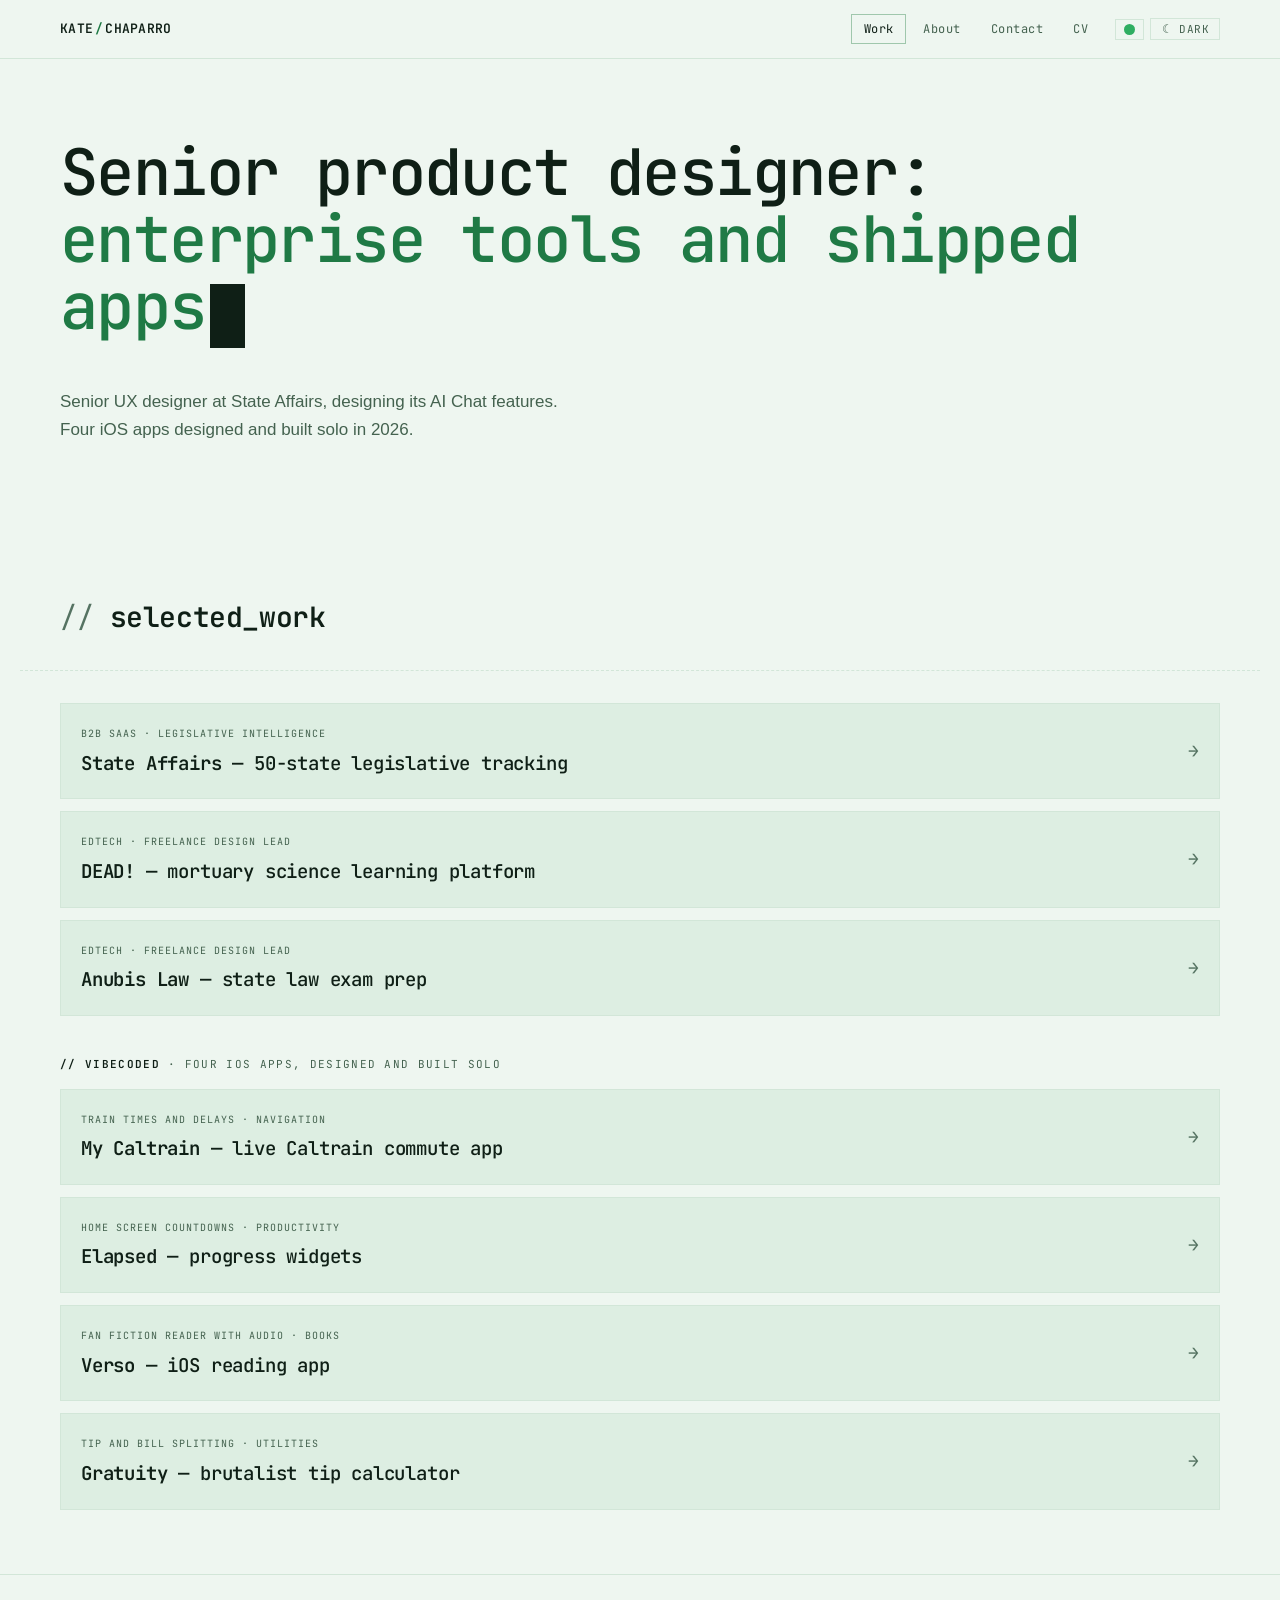
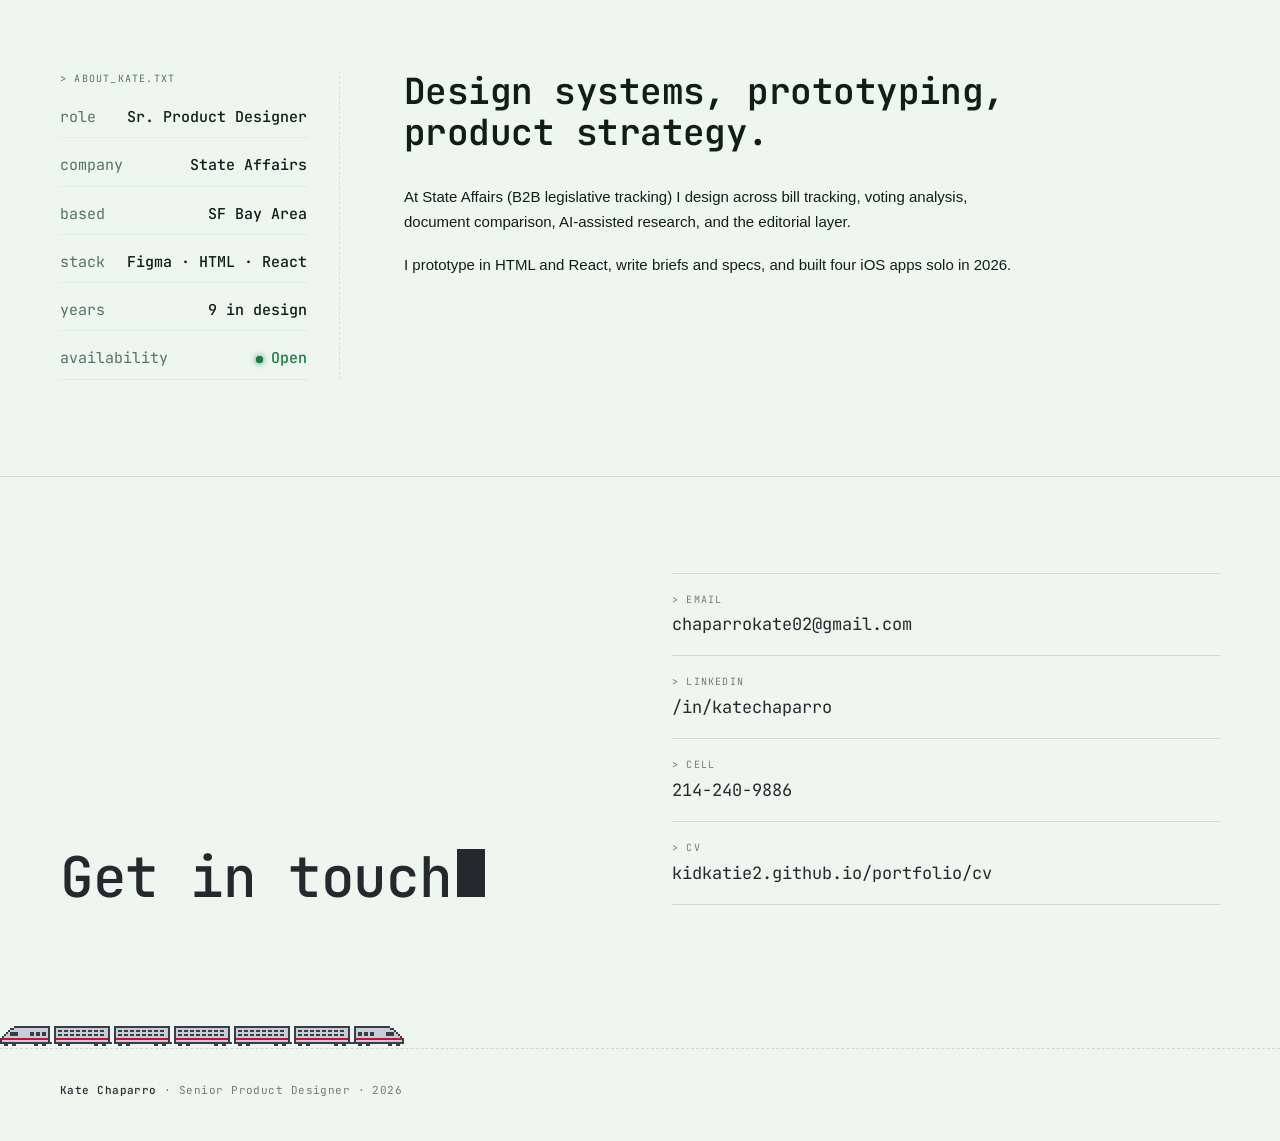
==== commit 0f00adb1: "Description first, category second Co-Authored-By: Claude Opus 5.5 <noreply@anthropic.com>" ====
--- a/index.html
+++ b/index.html
@@ -449,7 +449,7 @@
 
   <a class="card is-live" href="caltrain.html">
     <div class="card-bd">
-      <div class="card-cat">Navigation · Train times and delays</div>
+      <div class="card-cat">Train times and delays · Navigation</div>
       <div class="card-title"><span class="accent">My Caltrain</span> — live Caltrain commute app</div>
       <span class="card-arrow" aria-hidden="true">→</span>
     </div>
@@ -457,7 +457,7 @@
 
   <a class="card is-live" href="elapsed.html">
     <div class="card-bd">
-      <div class="card-cat">Productivity · Home Screen countdowns</div>
+      <div class="card-cat">Home Screen countdowns · Productivity</div>
       <div class="card-title"><span class="accent">Elapsed</span> — progress widgets</div>
       <span class="card-arrow" aria-hidden="true">→</span>
     </div>
@@ -465,7 +465,7 @@
 
   <a class="card is-live" href="verso.html">
     <div class="card-bd">
-      <div class="card-cat">Books · Fan fiction reader with audio</div>
+      <div class="card-cat">Fan fiction reader with audio · Books</div>
       <div class="card-title"><span class="accent">Verso</span> — iOS reading app</div>
       <span class="card-arrow" aria-hidden="true">→</span>
     </div>
@@ -473,7 +473,7 @@
 
   <a class="card is-live" href="gratuity.html">
     <div class="card-bd">
-      <div class="card-cat">Utilities · Tip and bill splitting</div>
+      <div class="card-cat">Tip and bill splitting · Utilities</div>
       <div class="card-title"><span class="accent">Gratuity</span> — brutalist tip calculator</div>
       <span class="card-arrow" aria-hidden="true">→</span>
     </div>
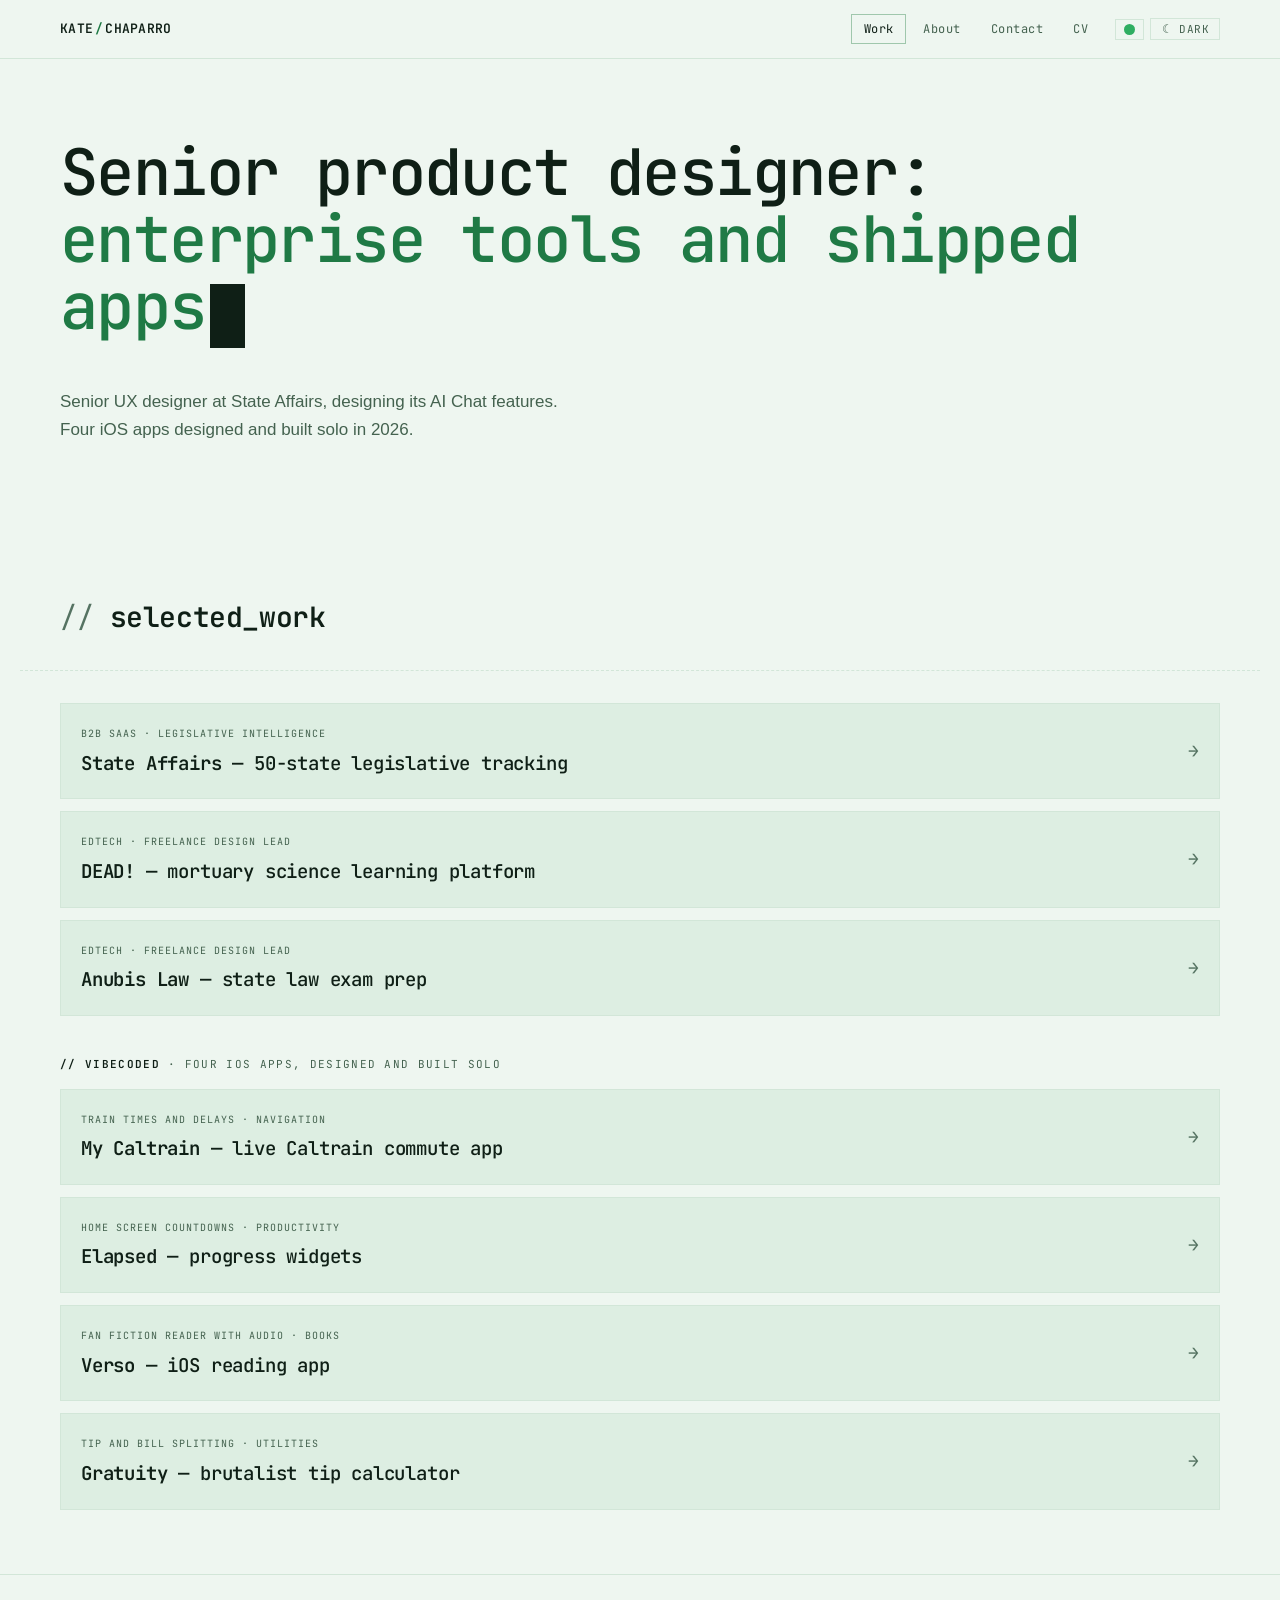
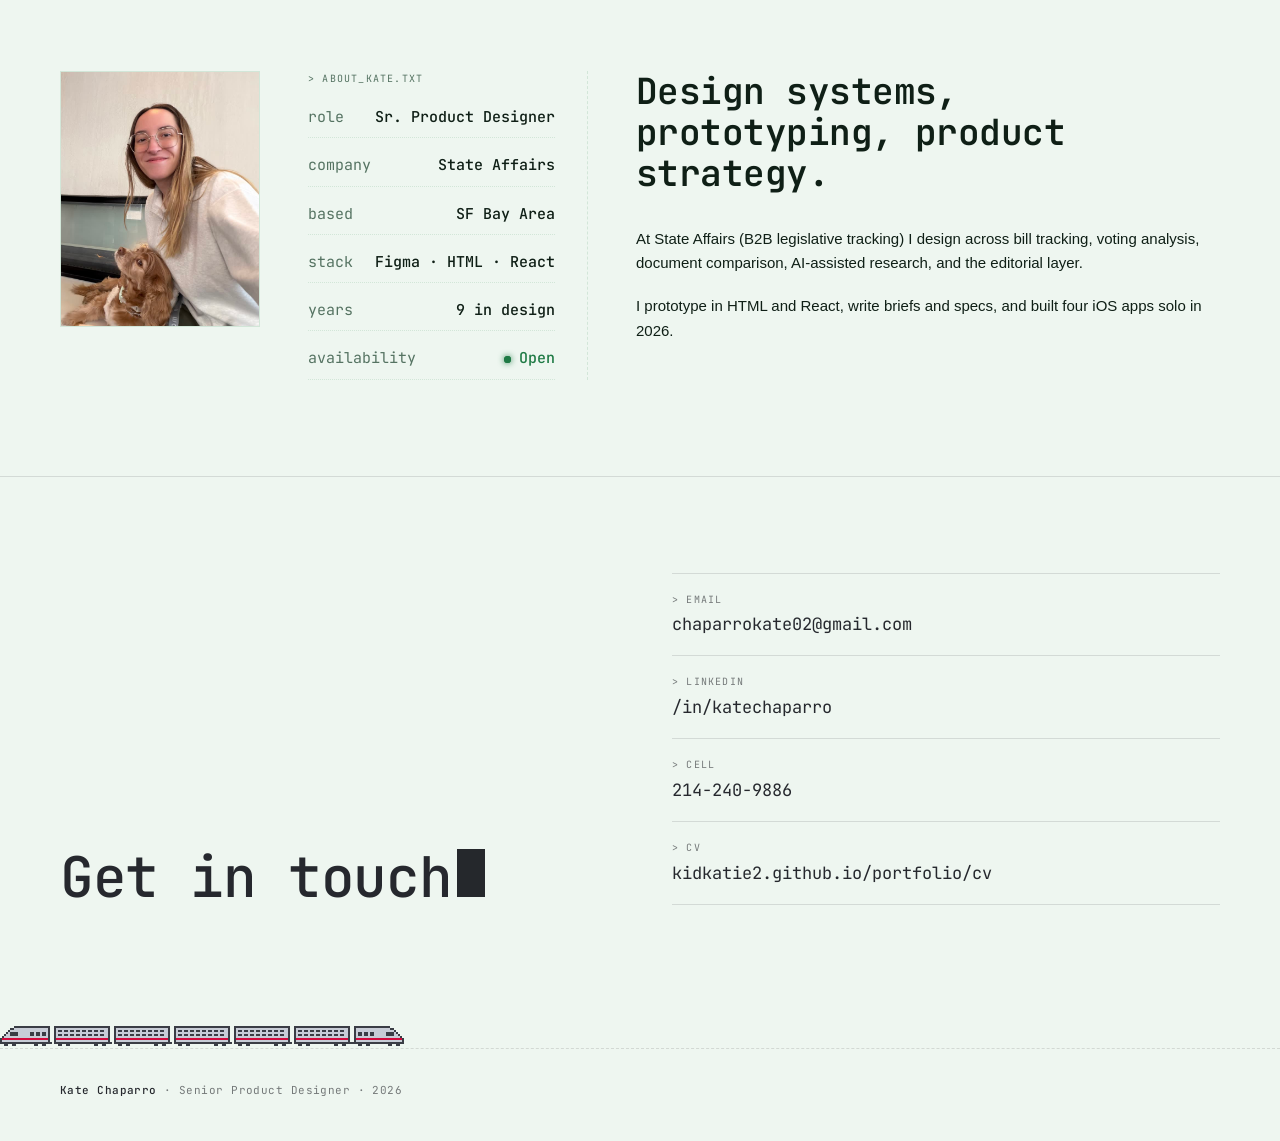
==== commit ecae990c: "Add photo to About section Co-Authored-By: Claude Opus 5.5 <noreply@anthropic.com>" ====
--- a/index.html
+++ b/index.html
@@ -210,6 +210,13 @@
     display: grid; grid-template-columns: 280px 1fr; gap: 64px;
   }
   .about-side { border-right: 1px dashed var(--rule); padding-right: 32px; }
+  .about.has-photo { grid-template-columns: 200px 280px 1fr; gap: 48px; }
+  .about-photo { margin: 0; }
+  @media (max-width: 1100px) {
+    .about.has-photo { grid-template-columns: 200px 1fr; }
+    .about.has-photo .about-content { grid-column: 1 / -1; }
+  }
+  .about-photo img { display: block; width: 100%; height: auto; aspect-ratio: 720 / 922; object-fit: cover; border: 1px solid var(--rule); }
   .about-side-label { font-size: 10px; letter-spacing: 0.12em; text-transform: uppercase; color: var(--ink-3); margin-bottom: 20px; }
   .about-side-label::before { content: '> '; color: var(--ink-3); }
   .about-stats { display: flex; flex-direction: column; gap: 16px; font-size: 15px; }
@@ -273,7 +280,8 @@
     :root { --gutter: 28px; }
     .hero h1 { font-size: 48px; }
     .manifest-inner { grid-template-columns: repeat(3, 1fr); gap: 16px; }
-    .about { grid-template-columns: 1fr; gap: 40px; }
+    .about, .about.has-photo { grid-template-columns: 1fr; gap: 40px; }
+    .about-photo { max-width: 220px; }
     .about-side { border-right: none; padding-right: 0; padding-bottom: 32px; border-bottom: 1px dashed var(--rule); }
     .about-content h2 { font-size: 28px; }
     .contact-inner { grid-template-columns: 1fr; gap: 40px; }
@@ -482,7 +490,8 @@
 </section>
 
 <div class="about-wrap" id="about-section">
-  <section class="about">
+  <section class="about has-photo">
+    <figure class="about-photo"><img src="images/about/kate.jpg" width="720" height="922" alt="Kate Chaparro with her dog" loading="lazy"></figure>
     <aside class="about-side">
       <div class="about-side-label">about_kate.txt</div>
       <div class="about-stats">
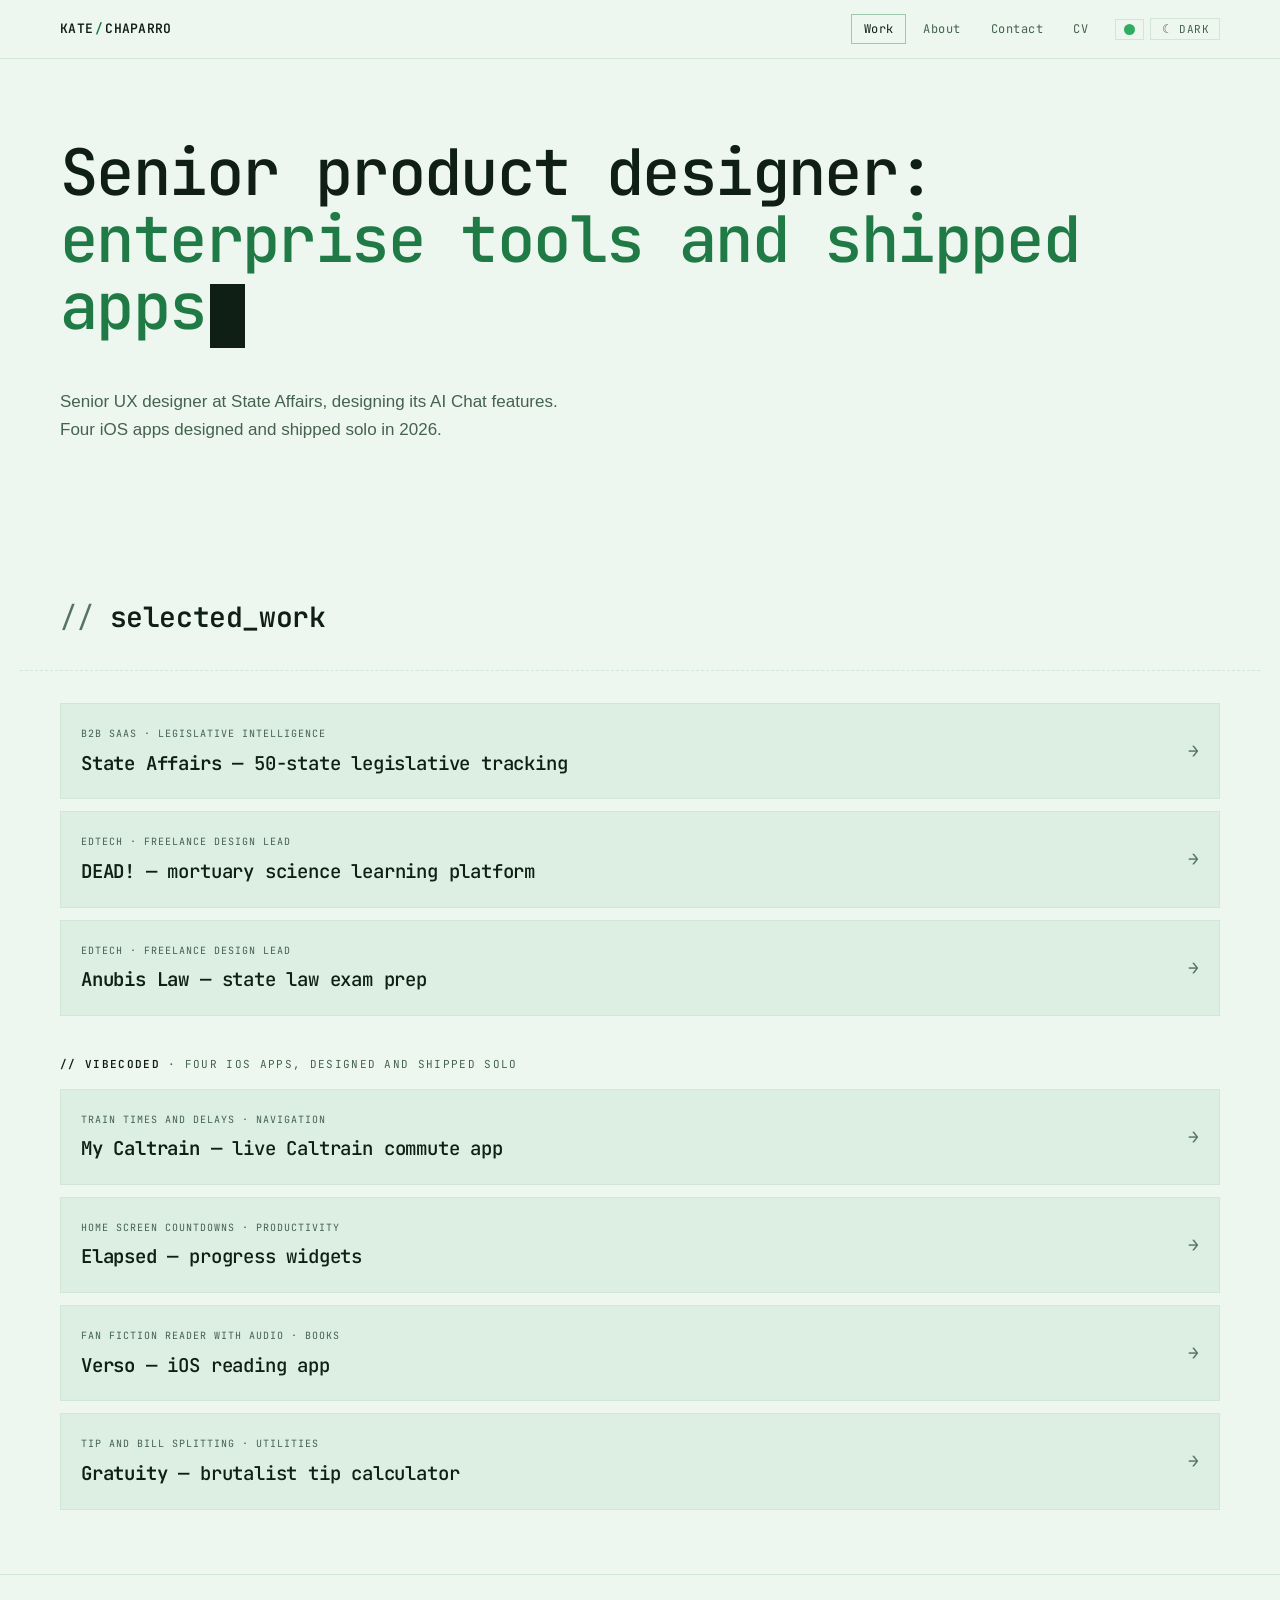
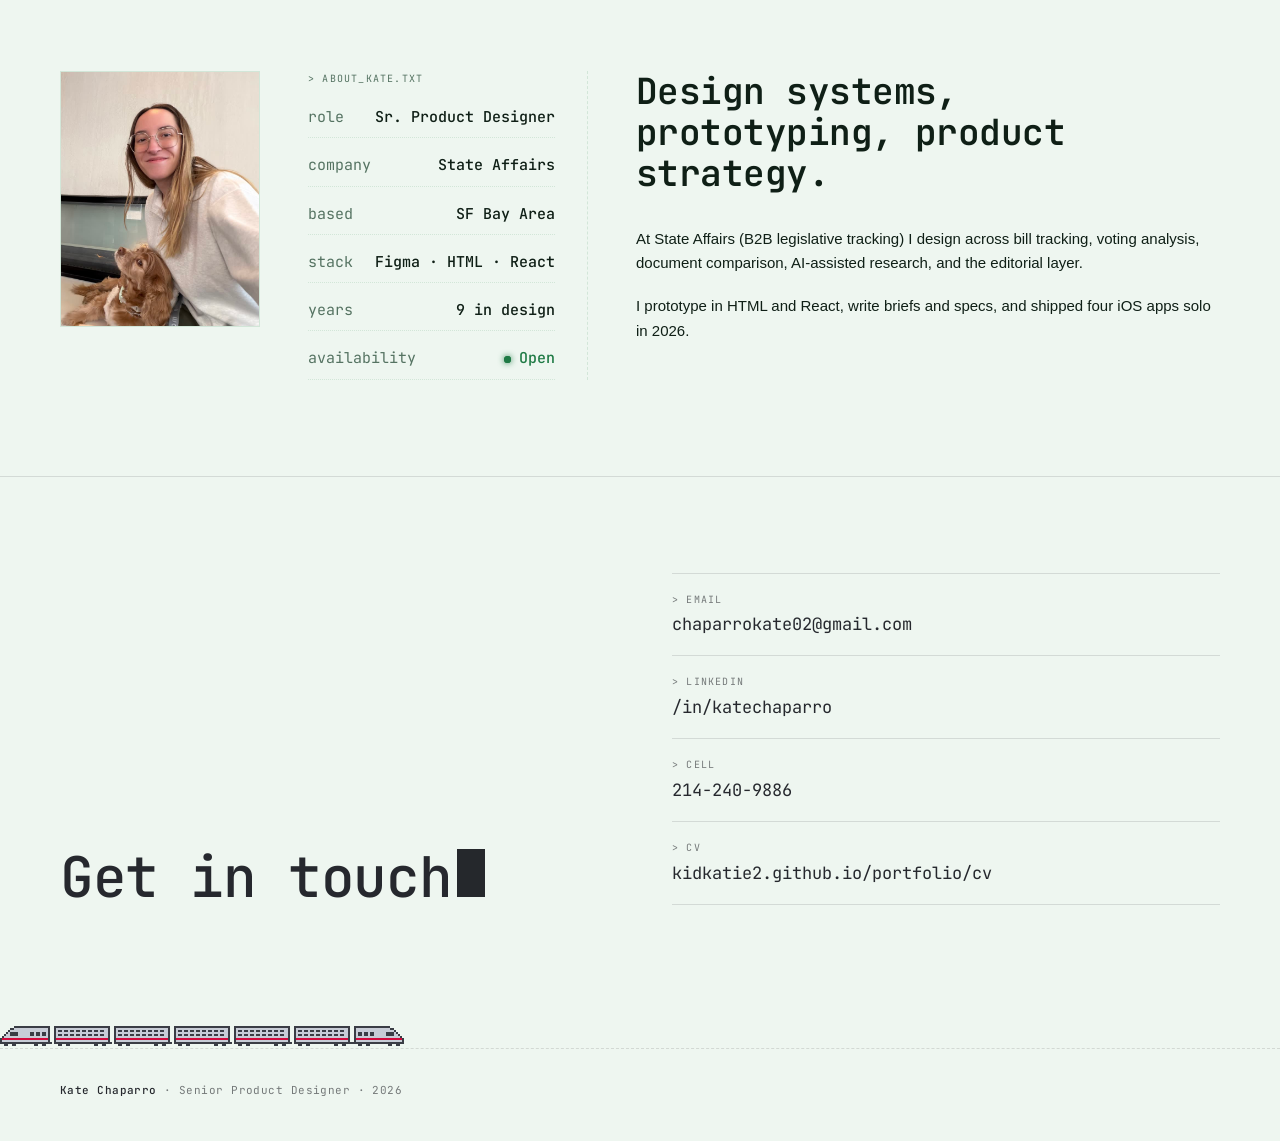
==== commit 67c8da41: "My Caltrain and Elapsed are live: App Store links, four shipped apps Co-Authored-By: Claude Opus 5.5" ====
--- a/index.html
+++ b/index.html
@@ -4,13 +4,13 @@
 <meta charset="UTF-8">
 <meta name="viewport" content="width=device-width, initial-scale=1.0">
 <title>Kate Chaparro — Senior Product Designer</title>
-<meta name="description" content="Portfolio of Kate Chaparro, senior product designer. Senior UX designer at State Affairs, designing its AI Chat features. Four iOS apps designed and built solo in 2026.">
+<meta name="description" content="Portfolio of Kate Chaparro, senior product designer. Senior UX designer at State Affairs, designing its AI Chat features. Four iOS apps designed and shipped solo in 2026.">
 <link rel="icon" href="favicon.svg" type="image/svg+xml">
 <link rel="canonical" href="https://kidkatie2.github.io/portfolio/">
 <meta property="og:type" content="website">
 <meta property="og:site_name" content="Kate Chaparro">
 <meta property="og:title" content="Kate Chaparro — Senior Product Designer">
-<meta property="og:description" content="Senior UX designer at State Affairs, designing its AI Chat features. Four iOS apps designed and built solo in 2026.">
+<meta property="og:description" content="Senior UX designer at State Affairs, designing its AI Chat features. Four iOS apps designed and shipped solo in 2026.">
 <meta property="og:url" content="https://kidkatie2.github.io/portfolio/">
 <meta property="og:image" content="https://kidkatie2.github.io/portfolio/images/og-card.png?v=2">
 <meta property="og:image:width" content="1200">
@@ -18,7 +18,7 @@
 <meta property="og:image:alt" content="Kate Chaparro — Senior product designer: enterprise tools and shipped apps">
 <meta name="twitter:card" content="summary_large_image">
 <meta name="twitter:title" content="Kate Chaparro — Senior Product Designer">
-<meta name="twitter:description" content="Senior UX designer at State Affairs, designing its AI Chat features. Four iOS apps designed and built solo in 2026.">
+<meta name="twitter:description" content="Senior UX designer at State Affairs, designing its AI Chat features. Four iOS apps designed and shipped solo in 2026.">
 <meta name="twitter:image" content="https://kidkatie2.github.io/portfolio/images/og-card.png?v=2">
 <link rel="preconnect" href="https://fonts.googleapis.com">
 <link rel="preconnect" href="https://fonts.gstatic.com" crossorigin>
@@ -418,7 +418,7 @@
   <h1>Senior product designer: <span class="accent">enterprise tools and shipped apps</span><span class="cursor"></span></h1>
   <p class="hero-lead">
     Senior UX designer at State Affairs, designing its AI Chat features.<br>
-    Four iOS apps designed and built solo in 2026.
+    Four iOS apps designed and shipped solo in 2026.
   </p>
 </header>
 
@@ -453,7 +453,7 @@
     </div>
   </a>
 
-  <div class="cards-subhead"><strong>// Vibecoded</strong> · four iOS apps, designed and built solo</div>
+  <div class="cards-subhead"><strong>// Vibecoded</strong> · four iOS apps, designed and shipped solo</div>
 
   <a class="card is-live" href="caltrain.html">
     <div class="card-bd">
@@ -506,7 +506,7 @@
     <div class="about-content">
       <h2>Design systems, prototyping, <span class="accent">product strategy.</span></h2>
       <p>At State Affairs (B2B legislative tracking) I design across bill tracking, voting analysis, document comparison, AI-assisted research, and the editorial layer.</p>
-      <p>I prototype in HTML and React, write briefs and specs, and built four iOS apps solo in 2026.</p>
+      <p>I prototype in HTML and React, write briefs and specs, and shipped four iOS apps solo in 2026.</p>
     </div>
   </section>
 </div>
